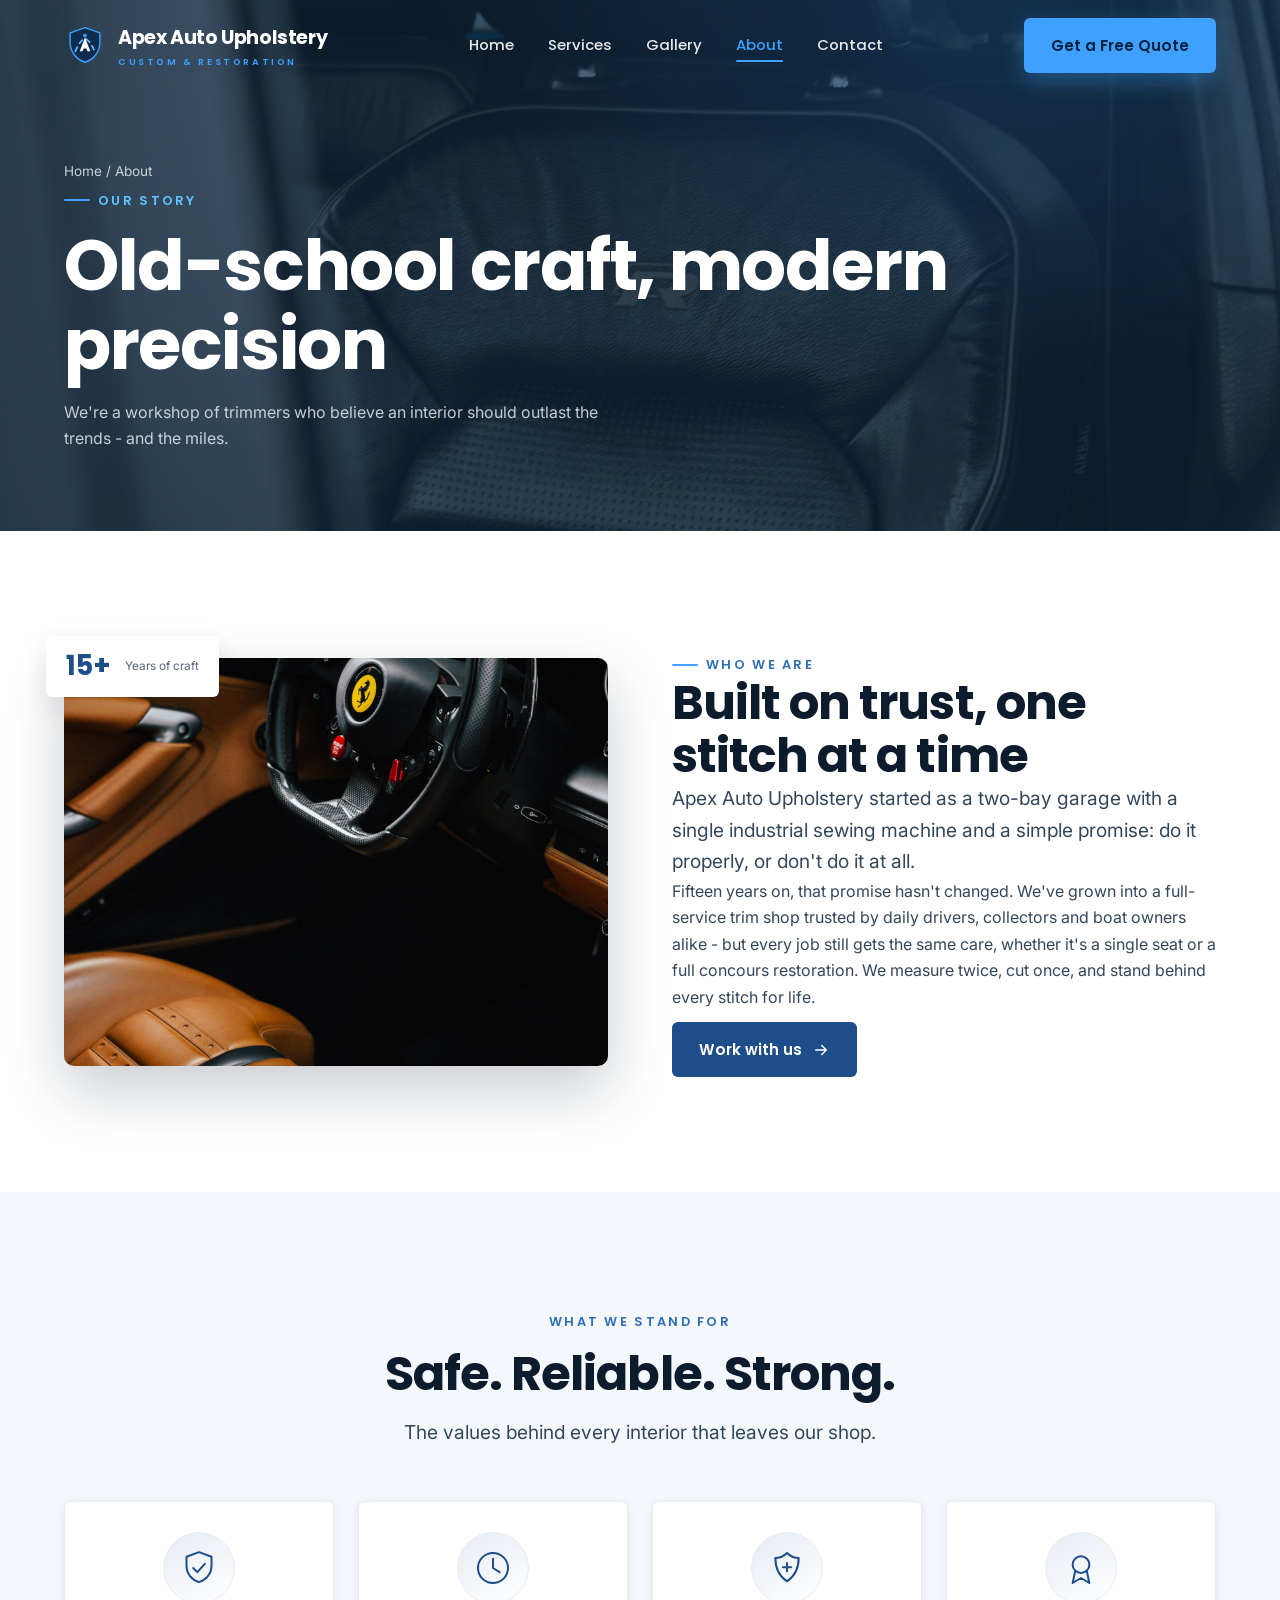
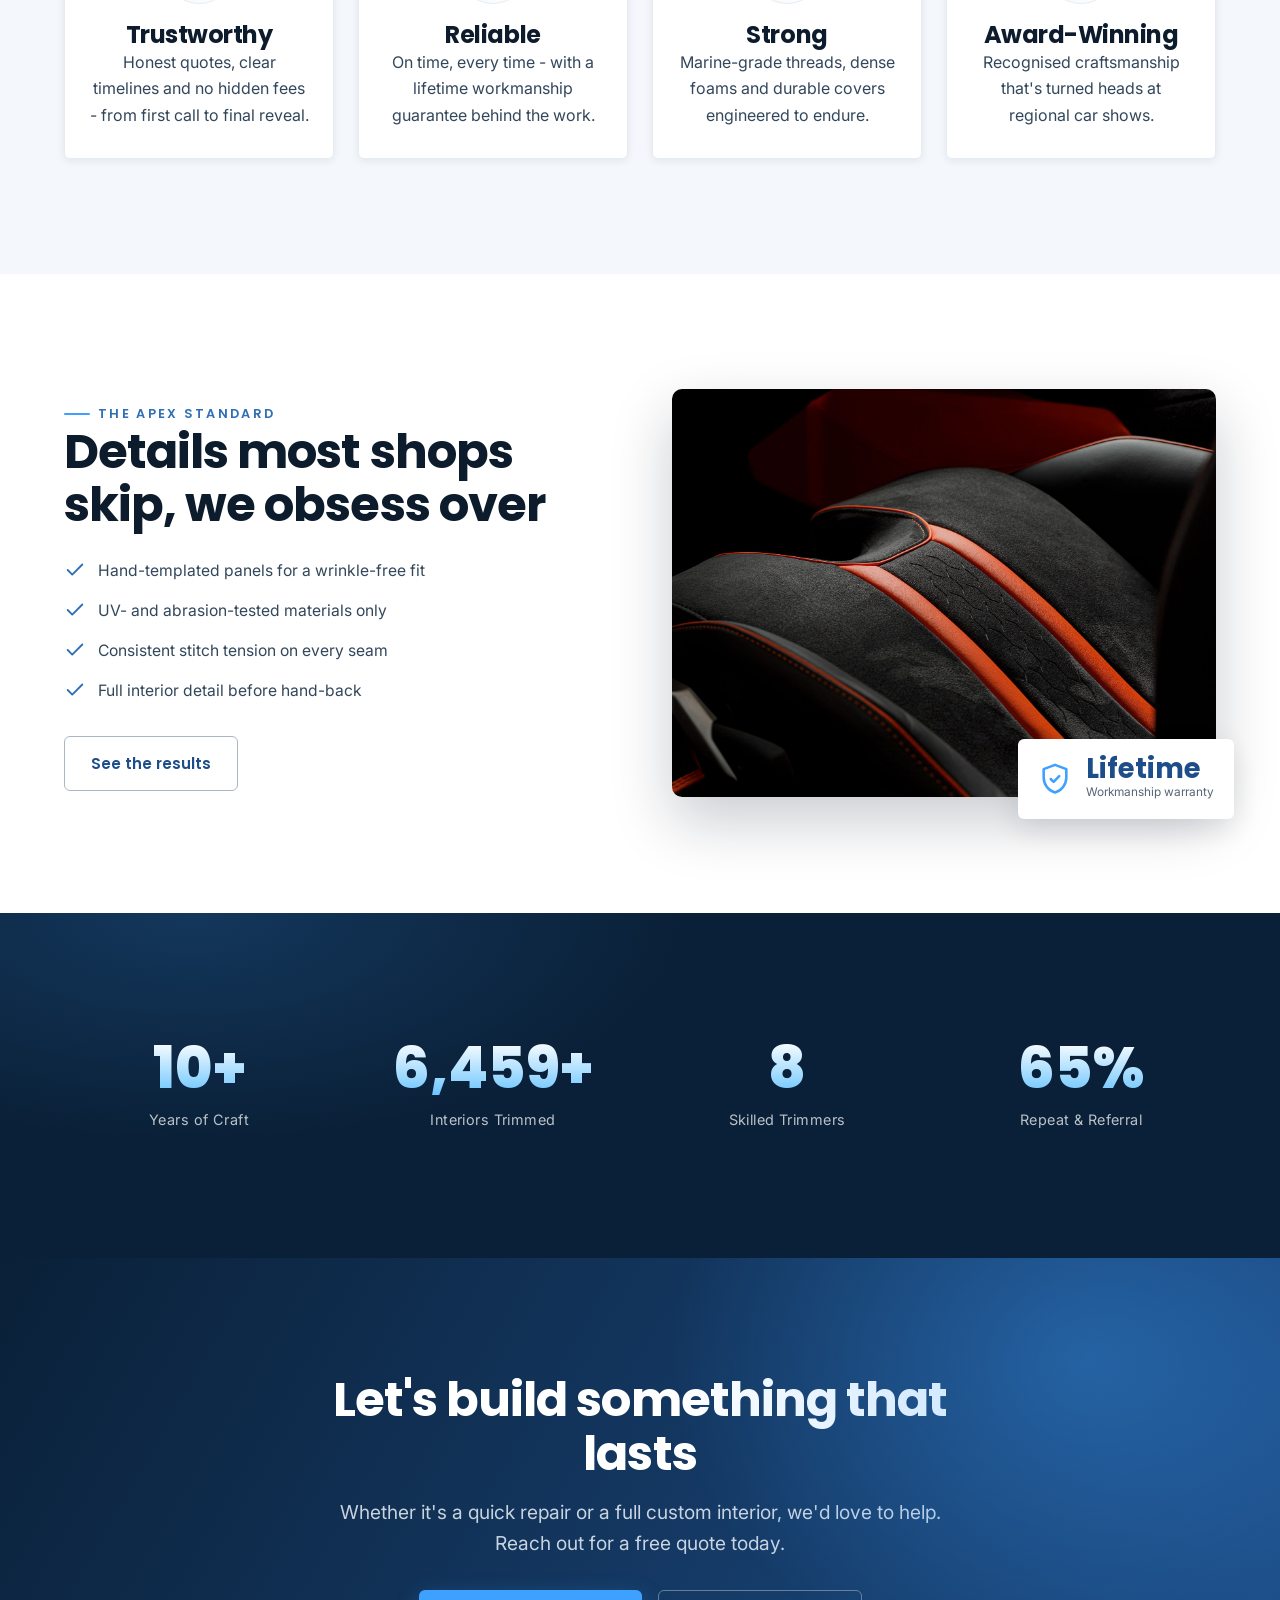
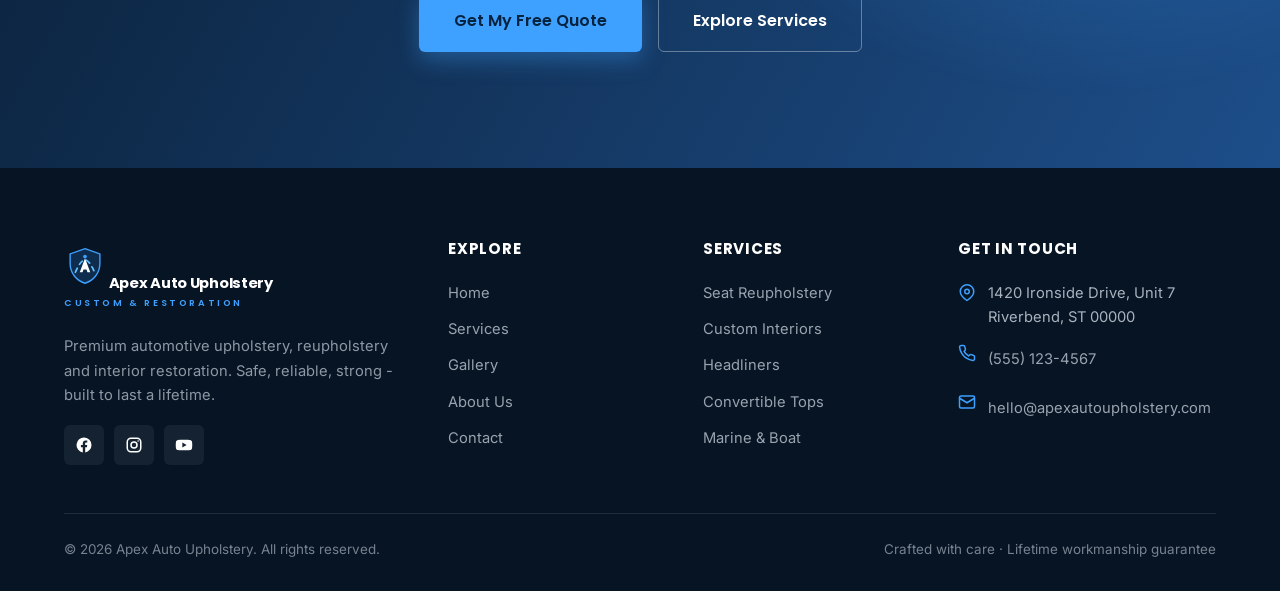
==== about.html @ eabd858f "Initial commit: Apex Auto Upholstery marketing site Multi-page automotive upholstery website (home, " ====
<!DOCTYPE html>
<html lang="en">
<head>
<meta charset="UTF-8" />
<meta name="viewport" content="width=device-width, initial-scale=1.0" />
<title>About - Apex Auto Upholstery</title>
<meta name="description" content="Meet Apex Auto Upholstery - master trimmers delivering safe, reliable, strong automotive interiors with 15+ years of craft and a lifetime guarantee." />
<link rel="preconnect" href="https://fonts.googleapis.com" />
<link rel="preconnect" href="https://fonts.gstatic.com" crossorigin />
<link href="https://fonts.googleapis.com/css2?family=Poppins:wght@500;600;700;800&family=Inter:wght@400;500;600&display=swap" rel="stylesheet" />
<link rel="stylesheet" href="assets/css/style.css" />
<script>document.documentElement.classList.add('js');</script>
</head>
<body>

<header class="site-header">
  <div class="container nav">
    <a href="index.html" class="brand" aria-label="Apex Auto Upholstery home">
      <svg class="brand-mark" viewBox="0 0 48 48" fill="none" xmlns="http://www.w3.org/2000/svg" aria-hidden="true">
        <path d="M24 3l17 6v11c0 11-7.3 19.5-17 22.6C14.3 39.5 7 31 7 20V9l17-6z" fill="#0e2c4d" stroke="#3ea0ff" stroke-width="1.6"/>
        <path class="thread" d="M13 30c4-9 7.5-14 11-14s7 5 11 14" stroke="#63c2ff" stroke-width="2" stroke-linecap="round"/>
        <path d="M24 14l6 16h-3.2l-1.1-3.2h-3.4L21.2 30H18l6-16z" fill="#ffffff"/>
        <circle class="needle" cx="24" cy="12" r="2.1" fill="#3ea0ff"/>
      </svg>
      <span>Apex Auto Upholstery<small>Custom &amp; Restoration</small></span>
    </a>
    <nav class="nav-links" aria-label="Primary">
      <a href="index.html">Home</a>
      <a href="services.html">Services</a>
      <a href="gallery.html">Gallery</a>
      <a href="about.html" class="active">About</a>
      <a href="contact.html">Contact</a>
    </nav>
    <div class="nav-cta">
      <a href="contact.html" class="btn btn--accent">Get a Free Quote</a>
      <button class="nav-toggle" aria-label="Toggle menu" aria-expanded="false"><span></span><span></span><span></span></button>
    </div>
  </div>
</header>

<section class="page-hero">
  <div class="media-bg"><img src="assets/img/hero-leather.jpg" alt="" /></div>
  <div class="container">
    <p class="breadcrumb"><a href="index.html">Home</a> / About</p>
    <span class="eyebrow" style="color:var(--accent-2)">Our Story</span>
    <h1>Old-school craft, modern precision</h1>
    <p>We're a workshop of trimmers who believe an interior should outlast the trends - and the miles.</p>
  </div>
</section>

<!-- story split -->
<section class="section-pad">
  <div class="container split">
    <div class="split-media reveal"><div class="media-frame"><video autoplay muted loop playsinline poster="assets/img/luxury-interior.jpg"><source src="assets/video/hero-interior.mp4" type="video/mp4" /></video></div>
      <div class="badge-float tl float-y"><span class="num">15+</span><small>Years of craft</small></div>
    </div>
    <div class="split-body reveal d1">
      <span class="eyebrow">Who We Are</span>
      <h2>Built on trust, one stitch at a time</h2>
      <p class="lead">Apex Auto Upholstery started as a two-bay garage with a single industrial sewing machine and a simple promise: do it properly, or don't do it at all.</p>
      <p>Fifteen years on, that promise hasn't changed. We've grown into a full-service trim shop trusted by daily drivers, collectors and boat owners alike - but every job still gets the same care, whether it's a single seat or a full concours restoration. We measure twice, cut once, and stand behind every stitch for life.</p>
      <a href="contact.html" class="btn" style="margin-top:12px">Work with us
        <svg viewBox="0 0 24 24" fill="none" stroke="currentColor" stroke-width="2" stroke-linecap="round" stroke-linejoin="round"><path d="M5 12h14M13 6l6 6-6 6"/></svg>
      </a>
    </div>
  </div>
</section>

<!-- values -->
<section class="section-pad" style="background:var(--paper)">
  <div class="container">
    <div class="sec-head center reveal">
      <span class="eyebrow center">What We Stand For</span>
      <h2>Safe. Reliable. Strong.</h2>
      <p class="lead">The values behind every interior that leaves our shop.</p>
    </div>
    <div class="grid grid-4">
      <div class="value-card reveal">
        <div class="v-ic"><svg class="draw" viewBox="0 0 48 48" fill="none" stroke="currentColor" stroke-width="2.4" stroke-linecap="round" stroke-linejoin="round"><path d="M24 5l15 5.5V21c0 10-6.4 17.3-15 20-8.6-2.7-15-10-15-20V10.5L24 5z"/><path d="M17 24l5 5 9-10"/></svg></div>
        <h3>Trustworthy</h3><p>Honest quotes, clear timelines and no hidden fees - from first call to final reveal.</p>
      </div>
      <div class="value-card reveal d1">
        <div class="v-ic"><svg class="draw" viewBox="0 0 48 48" fill="none" stroke="currentColor" stroke-width="2.4" stroke-linecap="round" stroke-linejoin="round"><circle cx="24" cy="24" r="18"/><path d="M24 13v11l8 5"/></svg></div>
        <h3>Reliable</h3><p>On time, every time - with a lifetime workmanship guarantee behind the work.</p>
      </div>
      <div class="value-card reveal d2">
        <div class="v-ic"><svg class="draw" viewBox="0 0 48 48" fill="none" stroke="currentColor" stroke-width="2.4" stroke-linecap="round" stroke-linejoin="round"><path d="M24 6c5 5 11 6 14 6 0 14-5 22-14 28C15 34 10 26 10 12c3 0 9-1 14-6z"/><path d="M24 18v10M19 23h10"/></svg></div>
        <h3>Strong</h3><p>Marine-grade threads, dense foams and durable covers engineered to endure.</p>
      </div>
      <div class="value-card reveal d3">
        <div class="v-ic"><svg class="draw" viewBox="0 0 48 48" fill="none" stroke="currentColor" stroke-width="2.4" stroke-linecap="round" stroke-linejoin="round"><path d="M24 30a10 10 0 100-20 10 10 0 000 20z"/><path d="M17 28l-3 14 10-6 10 6-3-14"/></svg></div>
        <h3>Award-Winning</h3><p>Recognised craftsmanship that's turned heads at regional car shows.</p>
      </div>
    </div>
  </div>
</section>

<!-- stitch divider + process teaser -->
<section class="section-pad">
  <div class="container">
    <div class="split reverse">
      <div class="split-media reveal"><div class="media-frame"><img src="assets/img/stitching.jpg" alt="Close-up of precision stitching"></div>
        <div class="badge-float br float-y"><svg viewBox="0 0 24 24" fill="none" stroke="currentColor" stroke-width="1.8" stroke-linecap="round" stroke-linejoin="round"><path d="M12 2l8 3v6c0 5-3.4 9.2-8 10.5C7.4 20.2 4 16 4 11V5l8-3z"/><path d="M9 12l2 2 4-4"/></svg><div><span class="num">Lifetime</span><small>Workmanship warranty</small></div></div>
      </div>
      <div class="split-body reveal d1">
        <span class="eyebrow">The Apex Standard</span>
        <h2>Details most shops skip, we obsess over</h2>
        <ul class="check-list">
          <li><svg viewBox="0 0 24 24" fill="none" stroke="currentColor" stroke-width="2" stroke-linecap="round" stroke-linejoin="round"><path d="M20 6L9 17l-5-5"/></svg>Hand-templated panels for a wrinkle-free fit</li>
          <li><svg viewBox="0 0 24 24" fill="none" stroke="currentColor" stroke-width="2" stroke-linecap="round" stroke-linejoin="round"><path d="M20 6L9 17l-5-5"/></svg>UV- and abrasion-tested materials only</li>
          <li><svg viewBox="0 0 24 24" fill="none" stroke="currentColor" stroke-width="2" stroke-linecap="round" stroke-linejoin="round"><path d="M20 6L9 17l-5-5"/></svg>Consistent stitch tension on every seam</li>
          <li><svg viewBox="0 0 24 24" fill="none" stroke="currentColor" stroke-width="2" stroke-linecap="round" stroke-linejoin="round"><path d="M20 6L9 17l-5-5"/></svg>Full interior detail before hand-back</li>
        </ul>
        <a href="gallery.html" class="btn btn--outline">See the results</a>
      </div>
    </div>
  </div>
</section>

<section class="stats-band section-pad">
  <div class="container">
    <div class="stats-grid">
      <div class="stat reveal"><div class="num" data-count="15" data-suffix="+">0</div><div class="label">Years of Craft</div></div>
      <div class="stat reveal d1"><div class="num" data-count="9800" data-suffix="+">0</div><div class="label">Interiors Trimmed</div></div>
      <div class="stat reveal d2"><div class="num" data-count="12">0</div><div class="label">Skilled Trimmers</div></div>
      <div class="stat reveal d3"><div class="num" data-count="98" data-suffix="%">0</div><div class="label">Repeat &amp; Referral</div></div>
    </div>
  </div>
</section>

<section class="cta-band section-pad">
  <div class="container cta-inner reveal">
    <h2>Let's build something that lasts</h2>
    <p class="lead">Whether it's a quick repair or a full custom interior, we'd love to help. Reach out for a free quote today.</p>
    <div class="cta-actions">
      <a href="contact.html" class="btn btn--accent btn--lg">Get My Free Quote</a>
      <a href="services.html" class="btn btn--ghost btn--lg">Explore Services</a>
    </div>
  </div>
</section>

<footer class="site-footer">
  <div class="container">
    <div class="footer-grid">
      <div class="footer-col">
        <a href="index.html" class="brand">
          <svg class="brand-mark" viewBox="0 0 48 48" fill="none" xmlns="http://www.w3.org/2000/svg" aria-hidden="true">
            <path d="M24 3l17 6v11c0 11-7.3 19.5-17 22.6C14.3 39.5 7 31 7 20V9l17-6z" fill="#0e2c4d" stroke="#3ea0ff" stroke-width="1.6"/>
            <path class="thread" d="M13 30c4-9 7.5-14 11-14s7 5 11 14" stroke="#63c2ff" stroke-width="2" stroke-linecap="round"/>
            <path d="M24 14l6 16h-3.2l-1.1-3.2h-3.4L21.2 30H18l6-16z" fill="#ffffff"/>
            <circle class="needle" cx="24" cy="12" r="2.1" fill="#3ea0ff"/>
          </svg>
          <span>Apex Auto Upholstery<small>Custom &amp; Restoration</small></span>
        </a>
        <p>Premium automotive upholstery, reupholstery and interior restoration. Safe, reliable, strong - built to last a lifetime.</p>
        <div class="socials">
          <a href="#" aria-label="Facebook"><svg viewBox="0 0 24 24" fill="currentColor"><path d="M22 12a10 10 0 10-11.6 9.9v-7H7.9V12h2.5V9.8c0-2.5 1.5-3.9 3.8-3.9 1.1 0 2.2.2 2.2.2v2.5h-1.3c-1.2 0-1.6.8-1.6 1.6V12h2.8l-.4 2.9h-2.3v7A10 10 0 0022 12z"/></svg></a>
          <a href="#" aria-label="Instagram"><svg viewBox="0 0 24 24" fill="none" stroke="currentColor" stroke-width="2"><rect x="3" y="3" width="18" height="18" rx="5"/><circle cx="12" cy="12" r="4"/><circle cx="17.5" cy="6.5" r="1" fill="currentColor" stroke="none"/></svg></a>
          <a href="#" aria-label="YouTube"><svg viewBox="0 0 24 24" fill="currentColor"><path d="M23 12s0-3.2-.4-4.7a2.5 2.5 0 00-1.8-1.8C19.3 5 12 5 12 5s-7.3 0-8.8.5A2.5 2.5 0 001.4 7.3C1 8.8 1 12 1 12s0 3.2.4 4.7a2.5 2.5 0 001.8 1.8C4.7 19 12 19 12 19s7.3 0 8.8-.5a2.5 2.5 0 001.8-1.8C23 15.2 23 12 23 12zM9.8 15.3V8.7l5.7 3.3-5.7 3.3z"/></svg></a>
        </div>
      </div>
      <div class="footer-col">
        <h4>Explore</h4>
        <a href="index.html">Home</a><a href="services.html">Services</a><a href="gallery.html">Gallery</a><a href="about.html">About Us</a><a href="contact.html">Contact</a>
      </div>
      <div class="footer-col">
        <h4>Services</h4>
        <a href="services.html">Seat Reupholstery</a><a href="services.html">Custom Interiors</a><a href="services.html">Headliners</a><a href="services.html">Convertible Tops</a><a href="services.html">Marine &amp; Boat</a>
      </div>
      <div class="footer-col">
        <h4>Get in Touch</h4>
        <ul class="footer-contact">
          <li><svg viewBox="0 0 24 24" fill="none" stroke="currentColor" stroke-width="2" stroke-linecap="round" stroke-linejoin="round"><path d="M21 10c0 6-9 12-9 12s-9-6-9-12a9 9 0 0118 0z"/><circle cx="12" cy="10" r="3"/></svg><span>1420 Ironside Drive, Unit 7<br>Riverbend, ST 00000</span></li>
          <li><svg viewBox="0 0 24 24" fill="none" stroke="currentColor" stroke-width="2" stroke-linecap="round" stroke-linejoin="round"><path d="M22 16.9v3a2 2 0 01-2.2 2 19.8 19.8 0 01-8.6-3.1 19.5 19.5 0 01-6-6 19.8 19.8 0 01-3.1-8.7A2 2 0 014.1 2h3a2 2 0 012 1.7c.1.9.4 1.8.7 2.7a2 2 0 01-.5 2.1L8.1 9.9a16 16 0 006 6l1.4-1.2a2 2 0 012.1-.5c.9.3 1.8.6 2.7.7a2 2 0 011.7 2z"/></svg><a href="tel:+15551234567">(555) 123-4567</a></li>
          <li><svg viewBox="0 0 24 24" fill="none" stroke="currentColor" stroke-width="2" stroke-linecap="round" stroke-linejoin="round"><path d="M4 4h16a2 2 0 012 2v12a2 2 0 01-2 2H4a2 2 0 01-2-2V6a2 2 0 012-2z"/><path d="M22 7l-10 6L2 7"/></svg><a href="mailto:hello@apexautoupholstery.com">hello@apexautoupholstery.com</a></li>
        </ul>
      </div>
    </div>
    <div class="footer-bottom">
      <span>&copy; <span data-year>2026</span> Apex Auto Upholstery. All rights reserved.</span>
      <span>Crafted with care &middot; Lifetime workmanship guarantee</span>
    </div>
  </div>
</footer>

<script src="assets/js/main.js"></script>
</body>
</html>
---- assets/css/style.css ----
/* ==========================================================================
   Apex Auto Upholstery - global stylesheet
   Palette: deep navy + steel blue. Radius: sm (6px).
   ========================================================================== */

:root {
  /* Brand palette - safe, reliable, strong */
  --navy-950: #061424;
  --navy-900: #0a2038;
  --navy-800: #0e2c4d;
  --navy-700: #143a63;
  --blue-600: #1d4e89;
  --blue-500: #2f6fb5;
  --accent:   #3ea0ff;   /* electric steel-blue - energy / highlights */
  --accent-2: #63c2ff;

  --steel-500: #566577;
  --steel-400: #7a8a9c;
  --steel-300: #aab6c4;
  --steel-100: #e6ecf3;
  --paper:     #f4f8fc;
  --white:     #ffffff;

  --ink:       #0d1c2c;
  --ink-soft:  #33475b;
  --gold:      #f0b23d;

  /* Radius - client asked for small (sm) rounded edges */
  --r: 6px;
  --r-lg: 10px;
  --r-pill: 999px;

  --shadow-sm: 0 2px 8px rgba(8, 24, 42, .08);
  --shadow-md: 0 10px 30px rgba(8, 24, 42, .12);
  --shadow-lg: 0 24px 60px rgba(8, 24, 42, .22);
  --shadow-accent: 0 10px 30px rgba(29, 78, 137, .35);

  --maxw: 1200px;
  --ease: cubic-bezier(.22, 1, .36, 1);

  --font-head: 'Poppins', system-ui, -apple-system, 'Segoe UI', sans-serif;
  --font-body: 'Inter', system-ui, -apple-system, 'Segoe UI', sans-serif;
}

/* ---------- base ---------- */
* { box-sizing: border-box; margin: 0; padding: 0; }
html { scroll-behavior: smooth; -webkit-text-size-adjust: 100%; }
body {
  font-family: var(--font-body);
  color: var(--ink);
  background: var(--white);
  line-height: 1.65;
  overflow-x: hidden;
  -webkit-font-smoothing: antialiased;
}
img, video { max-width: 100%; display: block; }
a { color: inherit; text-decoration: none; }
ul { list-style: none; }

h1, h2, h3, h4 { font-family: var(--font-head); font-weight: 700; line-height: 1.12; color: var(--ink); letter-spacing: -.02em; }
h1 { font-size: clamp(2.4rem, 6vw, 4.4rem); }
h2 { font-size: clamp(1.9rem, 4vw, 3rem); }
h3 { font-size: clamp(1.2rem, 2vw, 1.5rem); }
p  { color: var(--ink-soft); }

.container { width: 100%; max-width: var(--maxw); margin-inline: auto; padding-inline: 24px; }
section { position: relative; }

/* ---------- utility ---------- */
.eyebrow {
  display: inline-flex; align-items: center; gap: 8px;
  font-family: var(--font-head); font-weight: 600; font-size: .8rem;
  letter-spacing: .18em; text-transform: uppercase; color: var(--blue-500);
}
.eyebrow::before { content: ""; width: 26px; height: 2px; background: var(--accent); display: inline-block; border-radius: 2px; }
.eyebrow.center::before { display: none; }

.text-accent { color: var(--accent); }
.lead { font-size: clamp(1.05rem, 1.6vw, 1.2rem); color: var(--ink-soft); }
.section-pad { padding: clamp(64px, 9vw, 120px) 0; }
.text-center { text-align: center; }
.mx-auto { margin-inline: auto; }
.maxw-680 { max-width: 680px; }

/* ---------- buttons ---------- */
.btn {
  --btn-bg: var(--blue-600);
  --btn-fg: #fff;
  display: inline-flex; align-items: center; justify-content: center; gap: 10px;
  font-family: var(--font-head); font-weight: 600; font-size: .95rem;
  padding: 14px 26px; border-radius: var(--r); border: 1.5px solid transparent;
  background: var(--btn-bg); color: var(--btn-fg); cursor: pointer;
  transition: transform .25s var(--ease), box-shadow .25s var(--ease), background .25s var(--ease);
  position: relative; overflow: hidden; white-space: nowrap;
}
.btn:hover { transform: translateY(-3px); box-shadow: var(--shadow-accent); }
.btn:active { transform: translateY(-1px); }
.btn svg { width: 18px; height: 18px; }
.btn--accent { --btn-bg: var(--accent); box-shadow: 0 8px 22px rgba(62,160,255,.35); color: #05233f; }
.btn--ghost { --btn-bg: transparent; --btn-fg: #fff; border-color: rgba(255,255,255,.35); }
.btn--ghost:hover { background: rgba(255,255,255,.1); box-shadow: none; }
.btn--dark { --btn-bg: var(--navy-800); }
.btn--outline { --btn-bg: transparent; --btn-fg: var(--blue-600); border-color: var(--steel-300); }
.btn--outline:hover { border-color: var(--blue-600); box-shadow: var(--shadow-sm); }
.btn--lg { padding: 17px 34px; font-size: 1rem; }

/* shine sweep on hover */
.btn::after {
  content: ""; position: absolute; top: 0; left: -120%; width: 60%; height: 100%;
  background: linear-gradient(120deg, transparent, rgba(255,255,255,.35), transparent);
  transform: skewX(-20deg); transition: left .6s var(--ease);
}
.btn:hover::after { left: 140%; }

/* ---------- header / nav ---------- */
.site-header {
  position: fixed; top: 0; left: 0; right: 0; z-index: 100;
  transition: background .35s var(--ease), box-shadow .35s var(--ease), padding .35s var(--ease);
  padding: 18px 0;
}
.site-header.scrolled {
  background: rgba(255,255,255,.92);
  backdrop-filter: saturate(160%) blur(12px);
  box-shadow: var(--shadow-sm); padding: 10px 0;
}
.nav { display: flex; align-items: center; justify-content: space-between; gap: 24px; }
.brand { display: flex; align-items: center; gap: 12px; font-family: var(--font-head); font-weight: 700; font-size: 1.2rem; color: #fff; letter-spacing: -.02em; }
.site-header.scrolled .brand { color: var(--ink); }
.brand .brand-mark { width: 42px; height: 42px; flex: none; }
.brand small { display: block; font-size: .58rem; font-weight: 600; letter-spacing: .28em; text-transform: uppercase; color: var(--accent); }

.nav-links { display: flex; align-items: center; gap: 6px; }
.nav-links a {
  font-family: var(--font-head); font-weight: 500; font-size: .93rem; color: rgba(255,255,255,.9);
  padding: 8px 14px; border-radius: var(--r); position: relative; transition: color .25s;
}
.site-header.scrolled .nav-links a { color: var(--ink-soft); }
.nav-links a::after {
  content: ""; position: absolute; left: 14px; right: 14px; bottom: 4px; height: 2px;
  background: var(--accent); transform: scaleX(0); transform-origin: left; transition: transform .3s var(--ease); border-radius: 2px;
}
.nav-links a:hover::after, .nav-links a.active::after { transform: scaleX(1); }
.nav-links a.active { color: var(--accent); }
.site-header.scrolled .nav-links a.active { color: var(--blue-600); }
.nav-cta { display: flex; align-items: center; gap: 12px; }

.nav-toggle { display: none; background: none; border: 0; cursor: pointer; width: 44px; height: 44px; position: relative; }
.nav-toggle span { position: absolute; left: 10px; right: 10px; height: 2px; background: #fff; border-radius: 2px; transition: .3s var(--ease); }
.site-header.scrolled .nav-toggle span { background: var(--ink); }
.nav-toggle span:nth-child(1) { top: 15px; }
.nav-toggle span:nth-child(2) { top: 21px; }
.nav-toggle span:nth-child(3) { top: 27px; }
body.nav-open .nav-toggle span:nth-child(1) { top: 21px; transform: rotate(45deg); }
body.nav-open .nav-toggle span:nth-child(2) { opacity: 0; }
body.nav-open .nav-toggle span:nth-child(3) { top: 21px; transform: rotate(-45deg); }

/* ---------- hero ---------- */
.hero { position: relative; min-height: 100svh; display: flex; align-items: center; color: #fff; overflow: hidden; }
.hero-media { position: absolute; inset: 0; z-index: -2; }
.hero-media video, .hero-media img { width: 100%; height: 100%; object-fit: cover; }
.hero-overlay {
  position: absolute; inset: 0; z-index: -1;
  background:
    linear-gradient(115deg, rgba(6,20,36,.94) 0%, rgba(10,32,56,.78) 45%, rgba(6,20,36,.45) 100%),
    radial-gradient(120% 90% at 80% 10%, rgba(62,160,255,.22), transparent 60%);
}
.hero-inner { padding: 140px 0 80px; max-width: 760px; }
.hero h1 { color: #fff; margin: 18px 0 22px; }
.hero h1 .word { display: inline-block; }
.hero p.lead { color: rgba(233,240,248,.9); max-width: 560px; }
.hero-cta { display: flex; flex-wrap: wrap; gap: 16px; margin-top: 34px; }
.hero-badges { display: flex; flex-wrap: wrap; gap: 26px; margin-top: 46px; padding-top: 26px; border-top: 1px solid rgba(255,255,255,.15); }
.hero-badge { display: flex; align-items: center; gap: 12px; }
.hero-badge svg { width: 30px; height: 30px; color: var(--accent-2); flex: none; }
.hero-badge b { font-family: var(--font-head); display: block; font-size: .98rem; }
.hero-badge span { font-size: .82rem; color: rgba(233,240,248,.7); }

.scroll-hint { position: absolute; bottom: 26px; left: 50%; transform: translateX(-50%); z-index: 2; display: flex; flex-direction: column; align-items: center; gap: 8px; color: rgba(255,255,255,.7); font-size: .72rem; letter-spacing: .2em; text-transform: uppercase; }
.scroll-hint .mouse { width: 22px; height: 36px; border: 2px solid rgba(255,255,255,.5); border-radius: var(--r-pill); position: relative; }
.scroll-hint .mouse::after { content: ""; position: absolute; top: 7px; left: 50%; transform: translateX(-50%); width: 3px; height: 7px; border-radius: 3px; background: #fff; animation: scrollDot 1.6s var(--ease) infinite; }
@keyframes scrollDot { 0% { opacity: 0; transform: translate(-50%, 0); } 40% { opacity: 1; } 80% { opacity: 0; transform: translate(-50%, 12px); } 100% { opacity: 0; } }

/* ---------- trust marquee ---------- */
.marquee { background: var(--navy-900); color: rgba(255,255,255,.75); padding: 16px 0; overflow: hidden; white-space: nowrap; }
.marquee-track { display: inline-flex; gap: 56px; align-items: center; animation: marquee 26s linear infinite; }
.marquee:hover .marquee-track { animation-play-state: paused; }
.marquee-item { display: inline-flex; align-items: center; gap: 12px; font-family: var(--font-head); font-weight: 500; font-size: .95rem; letter-spacing: .02em; }
.marquee-item svg { width: 20px; height: 20px; color: var(--accent); }
@keyframes marquee { to { transform: translateX(-50%); } }

/* ---------- section heading ---------- */
.sec-head { max-width: 640px; margin-bottom: 52px; }
.sec-head.center { margin-inline: auto; text-align: center; }
.sec-head h2 { margin: 14px 0 16px; }

/* stitch divider (animated dashed line) */
.stitch-divider { display: block; width: 100%; height: 20px; }
.stitch-divider line { stroke: var(--accent); stroke-width: 3; stroke-dasharray: 10 9; stroke-linecap: round; }

/* ---------- service cards ---------- */
.grid { display: grid; gap: 24px; }
.grid-3 { grid-template-columns: repeat(3, 1fr); }
.grid-2 { grid-template-columns: repeat(2, 1fr); }
.grid-4 { grid-template-columns: repeat(4, 1fr); }

.service-card {
  background: var(--white); border: 1px solid var(--steel-100); border-radius: var(--r);
  padding: 32px 28px; box-shadow: var(--shadow-sm);
  transition: transform .35s var(--ease), box-shadow .35s var(--ease), border-color .35s;
  position: relative; overflow: hidden;
}
.service-card::before {
  content: ""; position: absolute; left: 0; top: 0; height: 4px; width: 100%;
  background: linear-gradient(90deg, var(--blue-600), var(--accent)); transform: scaleX(0); transform-origin: left; transition: transform .4s var(--ease);
}
.service-card:hover { transform: translateY(-8px); box-shadow: var(--shadow-md); border-color: transparent; }
.service-card:hover::before { transform: scaleX(1); }
.service-icon {
  width: 66px; height: 66px; border-radius: var(--r); display: grid; place-items: center; margin-bottom: 22px;
  background: linear-gradient(150deg, var(--steel-100), #fff); border: 1px solid var(--steel-100);
}
.service-icon svg { width: 38px; height: 38px; color: var(--blue-600); }
.service-card h3 { margin-bottom: 10px; }
.service-card p { font-size: .95rem; }
.service-card .more { display: inline-flex; align-items: center; gap: 6px; margin-top: 18px; font-family: var(--font-head); font-weight: 600; font-size: .88rem; color: var(--blue-600); }
.service-card .more svg { width: 16px; height: 16px; transition: transform .3s var(--ease); }
.service-card:hover .more svg { transform: translateX(4px); }

/* ---------- feature / split ---------- */
.split { display: grid; grid-template-columns: 1fr 1fr; gap: clamp(32px, 5vw, 72px); align-items: center; }
.split.reverse .split-media { order: 2; }
.split-media { position: relative; }
.split-media .media-frame { border-radius: var(--r-lg); overflow: hidden; box-shadow: var(--shadow-lg); position: relative; aspect-ratio: 4/3; }
.split-media img, .split-media video { width: 100%; height: 100%; object-fit: cover; }
.split-media .badge-float {
  position: absolute; background: #fff; border-radius: var(--r); box-shadow: var(--shadow-md); padding: 16px 20px;
  display: flex; align-items: center; gap: 14px;
}
.badge-float.br { right: -18px; bottom: -22px; }
.badge-float.tl { left: -18px; top: -22px; }
.badge-float .num { display: block; font-family: var(--font-head); font-weight: 700; font-size: 1.7rem; color: var(--blue-600); line-height: 1.05; }
.badge-float > div { display: flex; flex-direction: column; }
.badge-float small { font-size: .74rem; color: var(--steel-500); }
.badge-float svg { width: 34px; height: 34px; color: var(--accent); }

.check-list { display: grid; gap: 14px; margin: 26px 0 32px; }
.check-list li { display: flex; gap: 12px; align-items: flex-start; font-size: .98rem; color: var(--ink-soft); }
.check-list svg { width: 22px; height: 22px; color: var(--blue-500); flex: none; margin-top: 1px; }

/* ---------- stats band ---------- */
.stats-band { background: var(--navy-900); color: #fff; position: relative; overflow: hidden; }
.stats-band::before { content: ""; position: absolute; inset: 0; background: radial-gradient(70% 120% at 15% 0%, rgba(62,160,255,.18), transparent 55%); }
.stats-grid { display: grid; grid-template-columns: repeat(4, 1fr); gap: 24px; position: relative; }
.stat { text-align: center; padding: 12px; }
.stat .num { font-family: var(--font-head); font-weight: 800; font-size: clamp(2.4rem, 5vw, 3.6rem); background: linear-gradient(180deg, #fff, var(--accent-2)); -webkit-background-clip: text; background-clip: text; color: transparent; line-height: 1; }
.stat .label { margin-top: 10px; font-size: .9rem; color: rgba(255,255,255,.72); letter-spacing: .03em; }

/* ---------- process steps ---------- */
.process { display: grid; grid-template-columns: repeat(4, 1fr); gap: 24px; position: relative; }
.process::before { content: ""; position: absolute; top: 34px; left: 12%; right: 12%; height: 2px; background: repeating-linear-gradient(90deg, var(--steel-300) 0 10px, transparent 10px 20px); z-index: 0; }
.step { position: relative; z-index: 1; text-align: center; }
.step .step-num { width: 70px; height: 70px; margin: 0 auto 20px; border-radius: 50%; background: #fff; border: 2px solid var(--steel-100); display: grid; place-items: center; font-family: var(--font-head); font-weight: 700; font-size: 1.4rem; color: var(--blue-600); box-shadow: var(--shadow-sm); transition: .35s var(--ease); }
.step:hover .step-num { background: var(--blue-600); color: #fff; border-color: var(--blue-600); transform: translateY(-5px); }
.step h3 { font-size: 1.1rem; margin-bottom: 8px; }
.step p { font-size: .9rem; }

/* ---------- gallery ---------- */
.gallery-grid { display: grid; grid-template-columns: repeat(3, 1fr); gap: 16px; }
.gallery-grid.masonry .g-item:nth-child(1),
.gallery-grid.masonry .g-item:nth-child(6) { grid-row: span 2; }
.g-item {
  position: relative; overflow: hidden; border-radius: var(--r); box-shadow: var(--shadow-sm);
  min-height: 220px; cursor: pointer;
}
.g-item img { width: 100%; height: 100%; object-fit: cover; transition: transform .7s var(--ease); }
.g-item:hover img { transform: scale(1.08); }
.g-item .g-overlay {
  position: absolute; inset: 0; display: flex; flex-direction: column; justify-content: flex-end; padding: 22px;
  background: linear-gradient(0deg, rgba(6,20,36,.82), transparent 55%);
  opacity: 0; transform: translateY(10px); transition: .4s var(--ease);
}
.g-item:hover .g-overlay { opacity: 1; transform: none; }
.g-overlay .g-tag { font-size: .72rem; letter-spacing: .18em; text-transform: uppercase; color: var(--accent-2); font-weight: 600; }
.g-overlay h4 { color: #fff; font-family: var(--font-head); font-size: 1.15rem; margin-top: 4px; }

/* ---------- testimonials ---------- */
.testi-grid { display: grid; grid-template-columns: repeat(3, 1fr); gap: 24px; }
.testi {
  background: #fff; border: 1px solid var(--steel-100); border-radius: var(--r); padding: 30px 28px;
  box-shadow: var(--shadow-sm); position: relative; transition: transform .35s var(--ease), box-shadow .35s;
}
.testi:hover { transform: translateY(-6px); box-shadow: var(--shadow-md); }
.testi .stars { display: flex; gap: 3px; margin-bottom: 14px; }
.testi .stars svg { width: 18px; height: 18px; color: var(--gold); }
.testi p { color: var(--ink); font-size: 1rem; }
.testi .who { display: flex; align-items: center; gap: 12px; margin-top: 20px; }
.testi .avatar { width: 46px; height: 46px; border-radius: 50%; background: linear-gradient(150deg, var(--blue-500), var(--navy-800)); display: grid; place-items: center; color: #fff; font-family: var(--font-head); font-weight: 700; }
.testi .who b { font-family: var(--font-head); font-size: .95rem; display: block; }
.testi .who span { font-size: .82rem; color: var(--steel-500); }

/* ---------- CTA band ---------- */
.cta-band { position: relative; overflow: hidden; color: #fff; background: linear-gradient(120deg, var(--navy-900), var(--blue-600)); }
.cta-band::after { content: ""; position: absolute; inset: 0; background: radial-gradient(60% 120% at 85% 20%, rgba(62,160,255,.35), transparent 55%); }
.cta-inner { position: relative; text-align: center; max-width: 680px; margin-inline: auto; }
.cta-inner h2 { color: #fff; }
.cta-inner p { color: rgba(233,240,248,.85); margin: 16px auto 30px; }
.cta-actions { display: flex; gap: 16px; justify-content: center; flex-wrap: wrap; }

/* ---------- footer ---------- */
.site-footer { background: var(--navy-950); color: rgba(233,240,248,.72); padding: 72px 0 30px; }
.footer-grid { display: grid; grid-template-columns: 1.6fr 1fr 1fr 1.2fr; gap: 40px; }
.site-footer .brand { color: #fff; margin-bottom: 18px; }
.site-footer p { color: rgba(233,240,248,.6); font-size: .92rem; }
.footer-col h4 { color: #fff; font-size: .95rem; letter-spacing: .05em; text-transform: uppercase; margin-bottom: 18px; }
.footer-col a { display: block; padding: 6px 0; font-size: .92rem; color: rgba(233,240,248,.65); transition: color .2s, transform .2s; }
.footer-col a:hover { color: var(--accent-2); transform: translateX(4px); }
.footer-contact li { display: flex; gap: 12px; align-items: flex-start; padding: 6px 0; font-size: .92rem; }
.footer-contact svg { width: 18px; height: 18px; color: var(--accent); flex: none; margin-top: 3px; }
.socials { display: flex; gap: 10px; margin-top: 18px; }
.socials a { width: 40px; height: 40px; border-radius: var(--r); background: rgba(255,255,255,.06); display: grid; place-items: center; transition: .3s var(--ease); }
.socials a:hover { background: var(--accent); transform: translateY(-3px); }
.socials svg { width: 18px; height: 18px; color: #fff; }
.footer-bottom { margin-top: 48px; padding-top: 24px; border-top: 1px solid rgba(255,255,255,.1); display: flex; justify-content: space-between; gap: 16px; flex-wrap: wrap; font-size: .84rem; color: rgba(233,240,248,.5); }

/* ---------- page hero (inner pages) ---------- */
.page-hero { position: relative; padding: 160px 0 80px; color: #fff; overflow: hidden; background: var(--navy-900); }
.page-hero::before { content: ""; position: absolute; inset: 0; background: radial-gradient(80% 130% at 80% 0%, rgba(62,160,255,.22), transparent 55%); }
.page-hero .media-bg { position: absolute; inset: 0; z-index: 0; opacity: .28; }
.page-hero .media-bg img { width: 100%; height: 100%; object-fit: cover; }
.page-hero .container { position: relative; z-index: 1; }
.page-hero h1 { color: #fff; margin: 16px 0 14px; }
.page-hero p { color: rgba(233,240,248,.82); max-width: 560px; }
.breadcrumb { font-size: .85rem; color: rgba(233,240,248,.6); }
.breadcrumb a:hover { color: var(--accent-2); }

/* ---------- service detail rows ---------- */
.svc-row { padding: clamp(48px,7vw,88px) 0; border-bottom: 1px solid var(--steel-100); }
.svc-row:nth-child(even) { background: var(--paper); }

/* ---------- contact ---------- */
.contact-grid { display: grid; grid-template-columns: 1fr 1fr; gap: 48px; align-items: start; }
.form { display: grid; gap: 18px; }
.field { display: grid; gap: 7px; }
.field label { font-family: var(--font-head); font-weight: 600; font-size: .85rem; color: var(--ink); }
.field input, .field select, .field textarea {
  font-family: var(--font-body); font-size: .98rem; color: var(--ink);
  padding: 13px 15px; border: 1.5px solid var(--steel-100); border-radius: var(--r); background: #fff;
  transition: border-color .25s, box-shadow .25s; width: 100%;
}
.field input:focus, .field select:focus, .field textarea:focus { outline: none; border-color: var(--blue-500); box-shadow: 0 0 0 3px rgba(47,111,181,.15); }
.field textarea { resize: vertical; min-height: 130px; }
.form-note { font-size: .82rem; color: var(--steel-500); }
.contact-cards { display: grid; gap: 16px; }
.contact-card { display: flex; gap: 16px; align-items: flex-start; background: #fff; border: 1px solid var(--steel-100); border-radius: var(--r); padding: 22px; box-shadow: var(--shadow-sm); }
.contact-card .ic { width: 48px; height: 48px; border-radius: var(--r); background: linear-gradient(150deg, var(--blue-600), var(--navy-800)); display: grid; place-items: center; flex: none; }
.contact-card .ic svg { width: 22px; height: 22px; color: #fff; }
.contact-card h4 { font-size: 1.05rem; margin-bottom: 4px; }
.contact-card p, .contact-card a { font-size: .92rem; color: var(--ink-soft); }
.form-success { display: none; background: #e8f6ee; border: 1px solid #b7e2c6; color: #1c7a45; padding: 14px 18px; border-radius: var(--r); font-size: .92rem; font-weight: 500; }
.form-success.show { display: block; }

/* map / hours */
.hours-list li { display: flex; justify-content: space-between; padding: 9px 0; border-bottom: 1px dashed var(--steel-100); font-size: .92rem; }
.hours-list li b { font-family: var(--font-head); }

/* values (about) */
.value-card { text-align: center; padding: 30px 24px; border-radius: var(--r); border: 1px solid var(--steel-100); background: #fff; box-shadow: var(--shadow-sm); transition: transform .35s var(--ease), box-shadow .35s; }
.value-card:hover { transform: translateY(-6px); box-shadow: var(--shadow-md); }
.value-card .v-ic { width: 72px; height: 72px; margin: 0 auto 18px; border-radius: 50%; background: linear-gradient(150deg, var(--steel-100), #fff); border: 1px solid var(--steel-100); display: grid; place-items: center; }
.value-card .v-ic svg { width: 40px; height: 40px; color: var(--blue-600); }

/* ---------- scroll reveal (gated behind .js so content is visible without JS) ---------- */
.js .reveal { opacity: 0; transform: translateY(34px); transition: opacity .8s var(--ease), transform .8s var(--ease); will-change: transform, opacity; }
.reveal.in { opacity: 1; transform: none; }
.reveal.d1 { transition-delay: .08s; }
.reveal.d2 { transition-delay: .16s; }
.reveal.d3 { transition-delay: .24s; }
.reveal.d4 { transition-delay: .32s; }

/* animated SVG stroke draw when in view */
.js .draw path, .js .draw line, .js .draw circle, .js .draw polyline, .js .draw rect { stroke-dasharray: var(--len, 300); stroke-dashoffset: var(--len, 300); }
.draw.in path, .draw.in line, .draw.in circle, .draw.in polyline, .draw.in rect { animation: draw 1.6s var(--ease) forwards; }
@keyframes draw { to { stroke-dashoffset: 0; } }

/* animated brand mark - continuous stitch */
.brand-mark .thread { stroke-dasharray: 5 5; animation: stitchMove 2.4s linear infinite; }
.brand-mark .needle { transform-origin: center; animation: needleFloat 2.4s var(--ease) infinite; }
@keyframes stitchMove { to { stroke-dashoffset: -20; } }
@keyframes needleFloat { 0%,100% { transform: translateY(0); } 50% { transform: translateY(-1.5px); } }

/* hero headline word reveal */
.hero h1 .word { opacity: 0; transform: translateY(24px); animation: wordUp .8s var(--ease) forwards; }
.hero h1 .word:nth-child(1) { animation-delay: .15s; }
.hero h1 .word:nth-child(2) { animation-delay: .3s; }
.hero h1 .word:nth-child(3) { animation-delay: .45s; }
.hero h1 .word:nth-child(4) { animation-delay: .6s; }
.hero h1 .word:nth-child(5) { animation-delay: .75s; }
.hero .fade-up { opacity: 0; transform: translateY(20px); animation: wordUp .9s var(--ease) forwards; }
.hero .eyebrow.fade-up { animation-delay: .05s; }
.hero .lead.fade-up { animation-delay: .9s; }
.hero .hero-cta.fade-up { animation-delay: 1.05s; }
.hero .hero-badges.fade-up { animation-delay: 1.2s; }
@keyframes wordUp { to { opacity: 1; transform: none; } }

/* floating micro-animation for badges */
.float-y { animation: floatY 5s var(--ease) infinite; }
@keyframes floatY { 0%,100% { transform: translateY(0); } 50% { transform: translateY(-8px); } }

@media (prefers-reduced-motion: reduce) {
  * { animation-duration: .001ms !important; animation-iteration-count: 1 !important; transition-duration: .001ms !important; scroll-behavior: auto !important; }
  .reveal { opacity: 1; transform: none; }
}

/* ---------- responsive ---------- */
@media (max-width: 960px) {
  .grid-3, .grid-4, .stats-grid, .process, .testi-grid, .gallery-grid, .footer-grid { grid-template-columns: repeat(2, 1fr); }
  .split, .contact-grid { grid-template-columns: 1fr; }
  .split.reverse .split-media { order: 0; }
  .badge-float.br { right: 12px; bottom: -18px; }
  .process::before { display: none; }
  .footer-grid { gap: 32px; }
}
@media (max-width: 720px) {
  .nav-links {
    position: fixed; inset: 0 0 0 auto; width: min(80vw, 320px); flex-direction: column; align-items: stretch;
    background: var(--navy-900); padding: 100px 24px 40px; gap: 6px; transform: translateX(100%); transition: transform .4s var(--ease);
    box-shadow: var(--shadow-lg);
  }
  body.nav-open .nav-links { transform: none; }
  .nav-links a { color: #fff; font-size: 1.05rem; padding: 12px 14px; }
  .site-header.scrolled .nav-links a { color: #fff; }
  .nav-toggle { display: block; z-index: 101; }
  .nav .nav-cta .btn { display: none; }
  .grid-3, .grid-4, .stats-grid, .process, .testi-grid, .gallery-grid, .footer-grid { grid-template-columns: 1fr; }
  .gallery-grid.masonry .g-item { grid-row: auto !important; }
  .hero-badges { gap: 18px; }
  .footer-grid { grid-template-columns: 1fr 1fr; }
}
@media (max-width: 460px) {
  .footer-grid { grid-template-columns: 1fr; }
  .hero-cta { flex-direction: column; align-items: stretch; }
  .hero-cta .btn { width: 100%; }
}
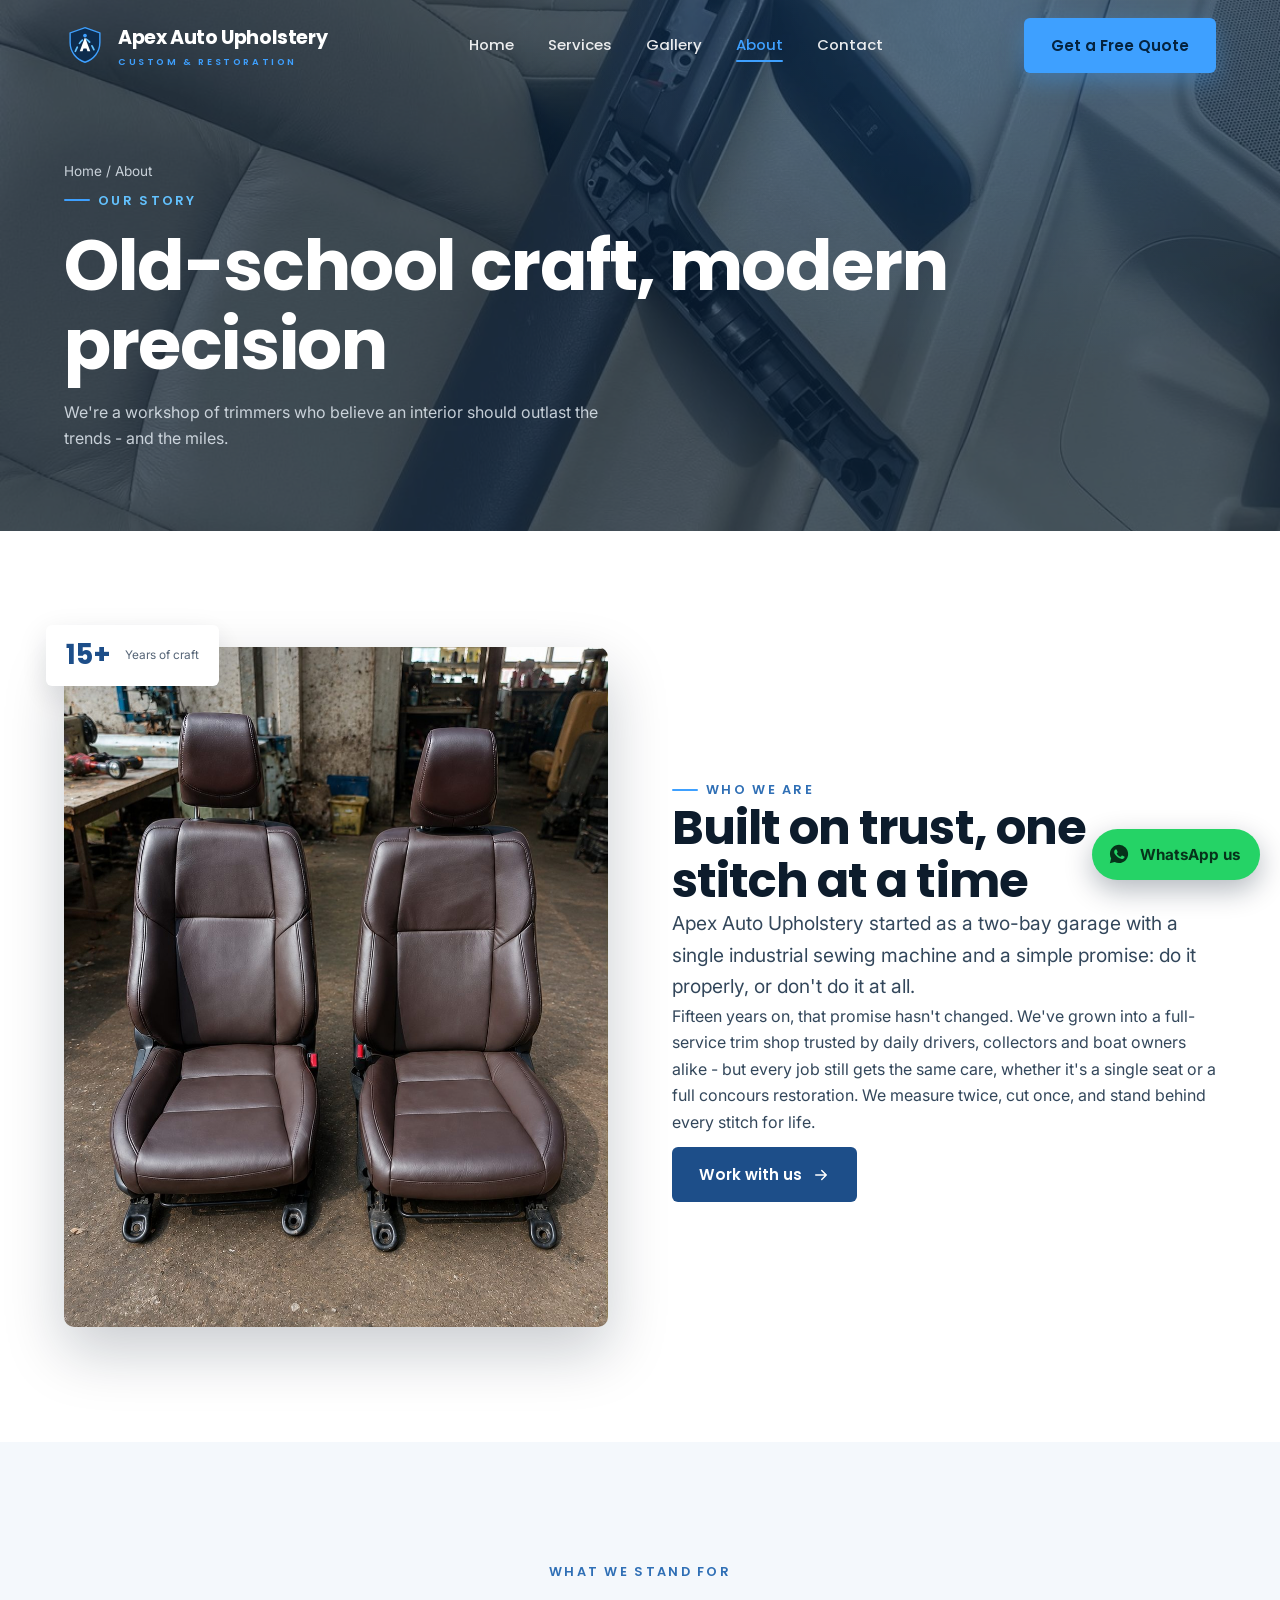
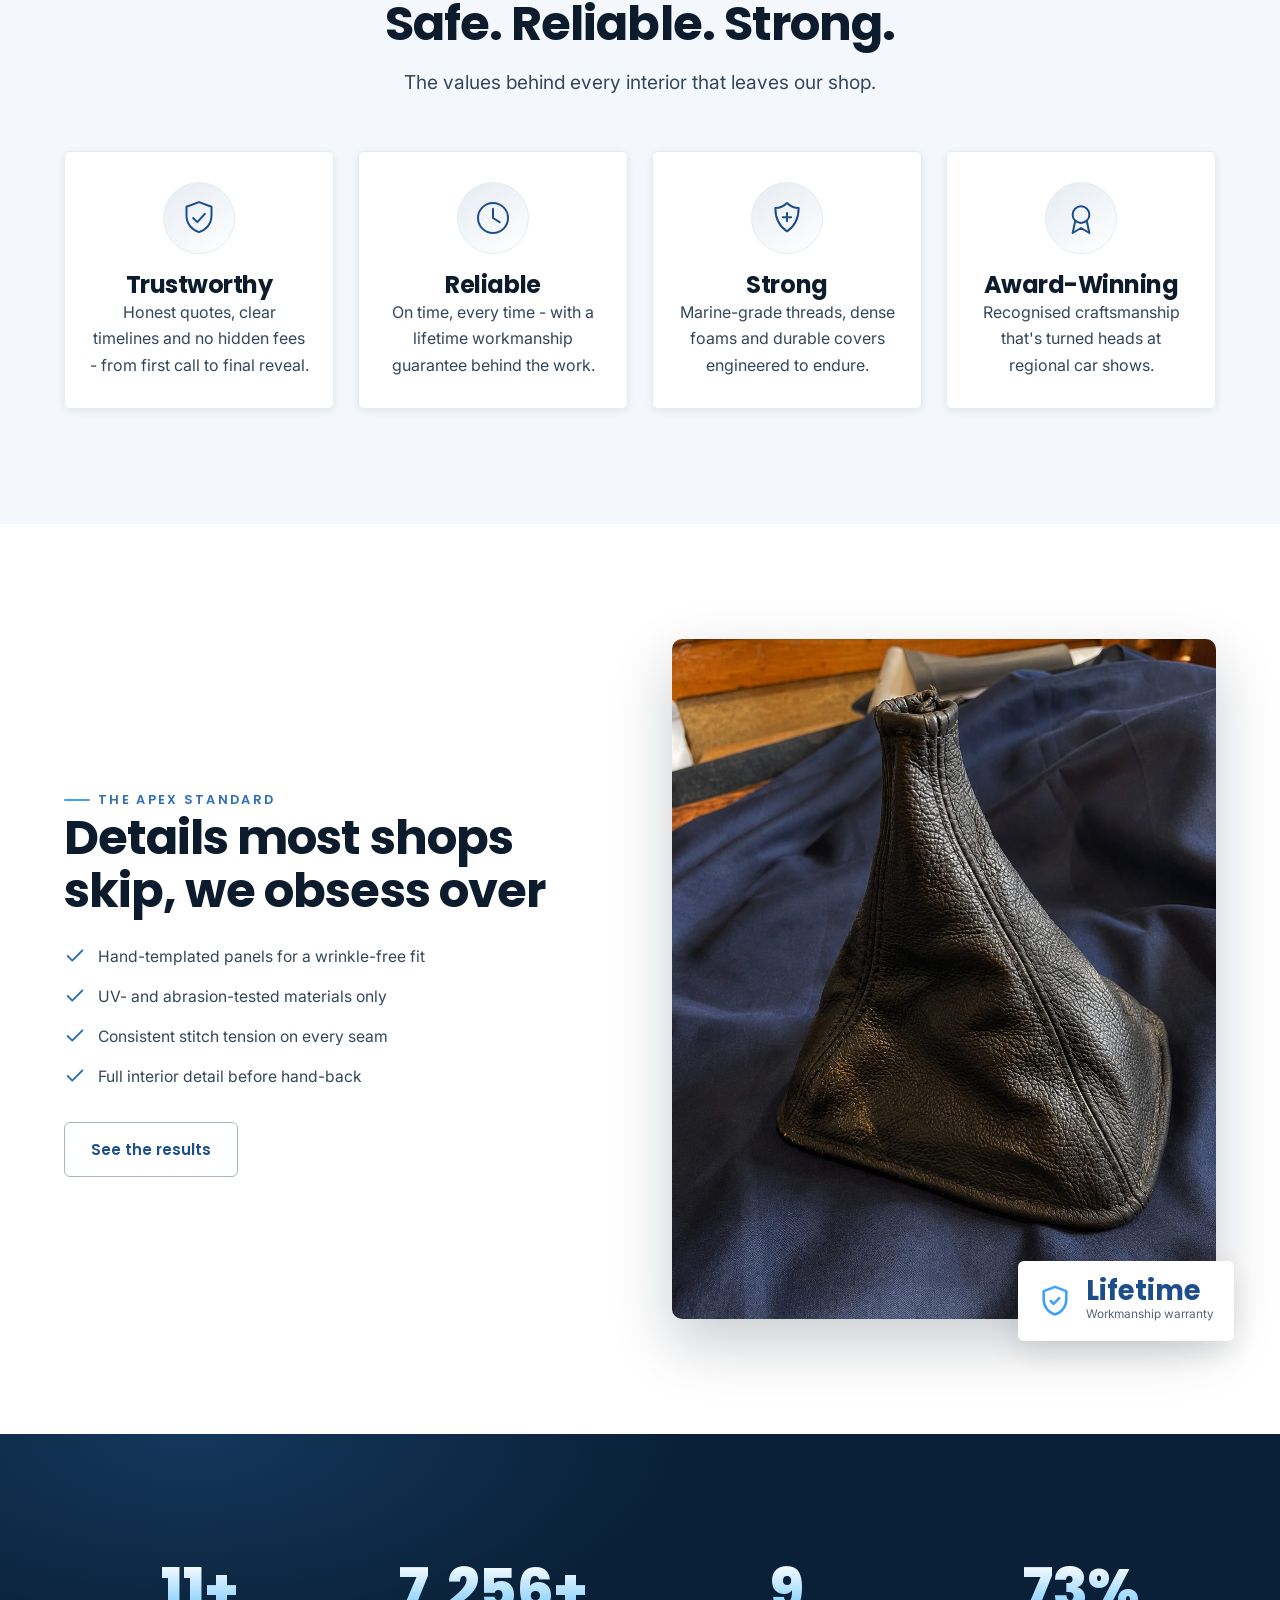
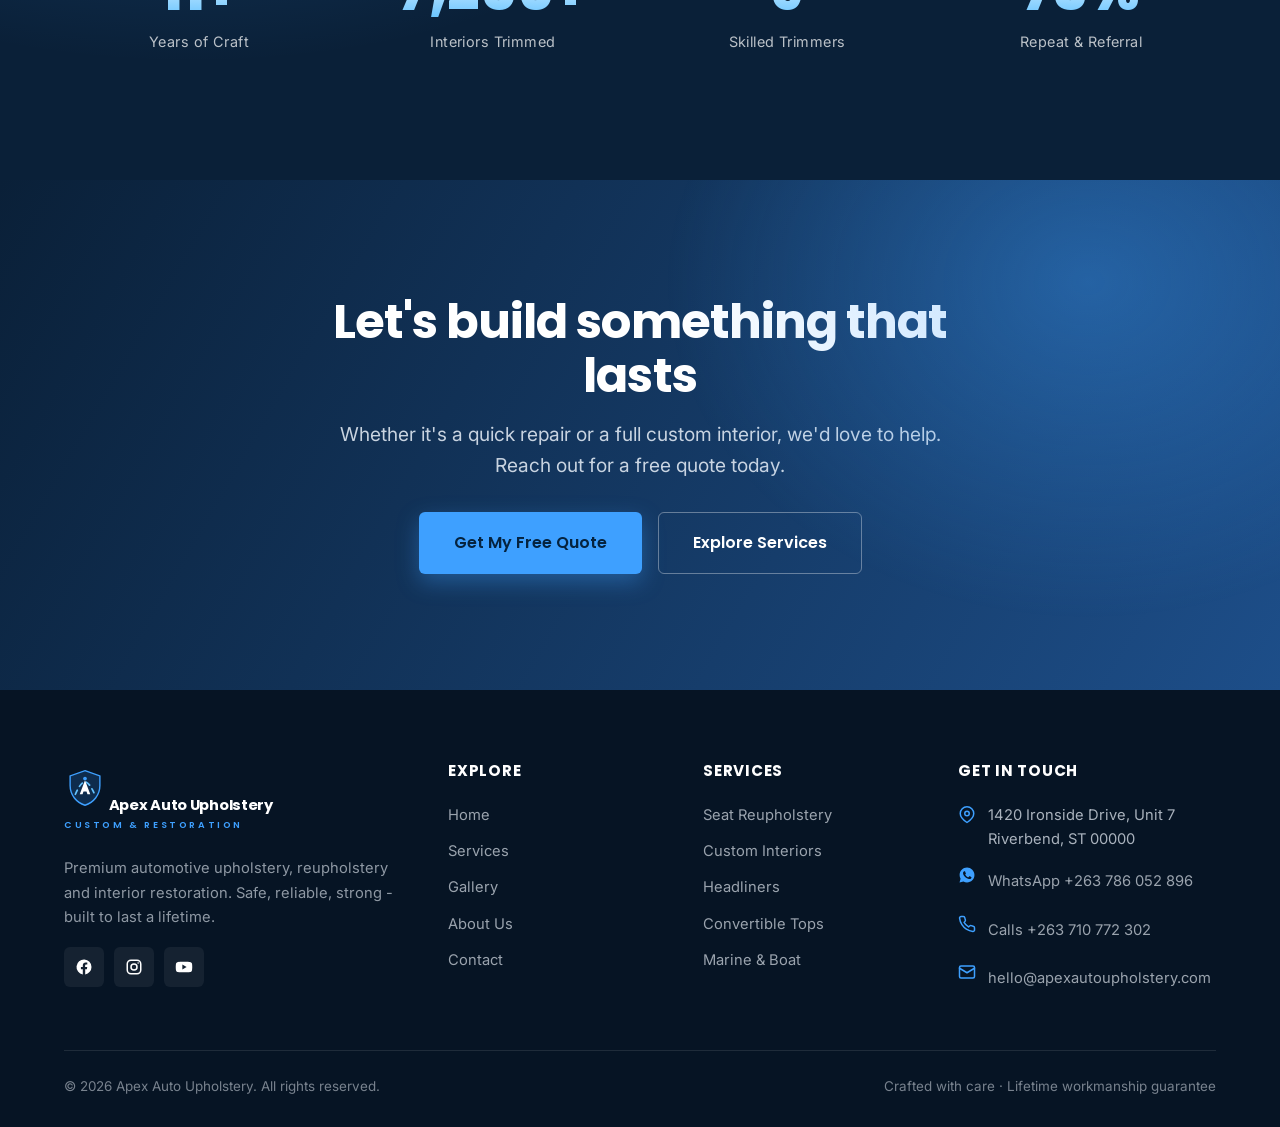
==== commit f7ca11a6: "Replace stock photos with client work, add before/after sections, add WhatsApp + call contact detail" ====
--- a/about.html
+++ b/about.html
@@ -39,7 +39,7 @@
 </header>
 
 <section class="page-hero">
-  <div class="media-bg"><img src="assets/img/hero-leather.jpg" alt="" /></div>
+  <div class="media-bg"><img src="assets/img/interior-cream-set.jpg" alt="" /></div>
   <div class="container">
     <p class="breadcrumb"><a href="index.html">Home</a> / About</p>
     <span class="eyebrow" style="color:var(--accent-2)">Our Story</span>
@@ -51,7 +51,7 @@
 <!-- story split -->
 <section class="section-pad">
   <div class="container split">
-    <div class="split-media reveal"><div class="media-frame"><video autoplay muted loop playsinline poster="assets/img/luxury-interior.jpg"><source src="assets/video/hero-interior.mp4" type="video/mp4" /></video></div>
+    <div class="split-media reveal"><div class="media-frame"><video autoplay muted loop playsinline poster="assets/img/seats-brown-pair.jpg"><source src="assets/video/hero-interior.mp4" type="video/mp4" /></video></div>
       <div class="badge-float tl float-y"><span class="num">15+</span><small>Years of craft</small></div>
     </div>
     <div class="split-body reveal d1">
@@ -99,7 +99,7 @@
 <section class="section-pad">
   <div class="container">
     <div class="split reverse">
-      <div class="split-media reveal"><div class="media-frame"><img src="assets/img/stitching.jpg" alt="Close-up of precision stitching"></div>
+      <div class="split-media reveal"><div class="media-frame"><img src="assets/img/gear-boot-leather.jpg" alt="Close-up of precision stitching"></div>
         <div class="badge-float br float-y"><svg viewBox="0 0 24 24" fill="none" stroke="currentColor" stroke-width="1.8" stroke-linecap="round" stroke-linejoin="round"><path d="M12 2l8 3v6c0 5-3.4 9.2-8 10.5C7.4 20.2 4 16 4 11V5l8-3z"/><path d="M9 12l2 2 4-4"/></svg><div><span class="num">Lifetime</span><small>Workmanship warranty</small></div></div>
       </div>
       <div class="split-body reveal d1">
@@ -171,7 +171,8 @@
         <h4>Get in Touch</h4>
         <ul class="footer-contact">
           <li><svg viewBox="0 0 24 24" fill="none" stroke="currentColor" stroke-width="2" stroke-linecap="round" stroke-linejoin="round"><path d="M21 10c0 6-9 12-9 12s-9-6-9-12a9 9 0 0118 0z"/><circle cx="12" cy="10" r="3"/></svg><span>1420 Ironside Drive, Unit 7<br>Riverbend, ST 00000</span></li>
-          <li><svg viewBox="0 0 24 24" fill="none" stroke="currentColor" stroke-width="2" stroke-linecap="round" stroke-linejoin="round"><path d="M22 16.9v3a2 2 0 01-2.2 2 19.8 19.8 0 01-8.6-3.1 19.5 19.5 0 01-6-6 19.8 19.8 0 01-3.1-8.7A2 2 0 014.1 2h3a2 2 0 012 1.7c.1.9.4 1.8.7 2.7a2 2 0 01-.5 2.1L8.1 9.9a16 16 0 006 6l1.4-1.2a2 2 0 012.1-.5c.9.3 1.8.6 2.7.7a2 2 0 011.7 2z"/></svg><a href="tel:+15551234567">(555) 123-4567</a></li>
+          <li><svg viewBox="0 0 24 24" fill="currentColor" aria-hidden="true"><path d="M12.04 2C6.58 2 2.13 6.45 2.13 11.91c0 1.75.46 3.45 1.32 4.95L2 22l5.25-1.38a9.9 9.9 0 004.79 1.22h.01c5.46 0 9.9-4.45 9.9-9.91 0-2.65-1.03-5.14-2.9-7.01A9.82 9.82 0 0012.04 2zm5.8 14.06c-.24.68-1.42 1.31-1.96 1.36-.5.05-.98.23-3.3-.69-2.78-1.1-4.55-3.94-4.69-4.13-.14-.18-1.13-1.5-1.13-2.87 0-1.36.71-2.03.96-2.31.25-.28.55-.35.73-.35.18 0 .37 0 .53.01.17.01.4-.06.62.48.24.57.8 1.96.87 2.1.07.14.12.31.02.49-.09.18-.14.29-.28.45-.14.16-.29.35-.42.47-.14.14-.28.29-.12.57.16.28.72 1.19 1.55 1.93 1.07.95 1.97 1.25 2.25 1.39.28.14.44.12.6-.07.17-.19.7-.81.88-1.09.18-.28.37-.23.62-.14.25.09 1.6.75 1.87.89.28.14.46.21.53.32.07.12.07.66-.17 1.34z"/></svg><a href="https://wa.me/263786052896" target="_blank" rel="noopener">WhatsApp +263 786 052 896</a></li>
+          <li><svg viewBox="0 0 24 24" fill="none" stroke="currentColor" stroke-width="2" stroke-linecap="round" stroke-linejoin="round"><path d="M22 16.9v3a2 2 0 01-2.2 2 19.8 19.8 0 01-8.6-3.1 19.5 19.5 0 01-6-6 19.8 19.8 0 01-3.1-8.7A2 2 0 014.1 2h3a2 2 0 012 1.7c.1.9.4 1.8.7 2.7a2 2 0 01-.5 2.1L8.1 9.9a16 16 0 006 6l1.4-1.2a2 2 0 012.1-.5c.9.3 1.8.6 2.7.7a2 2 0 011.7 2z"/></svg><a href="tel:+263710772302">Calls +263 710 772 302</a></li>
           <li><svg viewBox="0 0 24 24" fill="none" stroke="currentColor" stroke-width="2" stroke-linecap="round" stroke-linejoin="round"><path d="M4 4h16a2 2 0 012 2v12a2 2 0 01-2 2H4a2 2 0 01-2-2V6a2 2 0 012-2z"/><path d="M22 7l-10 6L2 7"/></svg><a href="mailto:hello@apexautoupholstery.com">hello@apexautoupholstery.com</a></li>
         </ul>
       </div>
@@ -184,5 +185,7 @@
 </footer>
 
 <script src="assets/js/main.js"></script>
+
+<a class="wa-float" href="https://wa.me/263786052896" target="_blank" rel="noopener" aria-label="Chat with us on WhatsApp"><svg viewBox="0 0 24 24" fill="currentColor" aria-hidden="true"><path d="M12.04 2C6.58 2 2.13 6.45 2.13 11.91c0 1.75.46 3.45 1.32 4.95L2 22l5.25-1.38a9.9 9.9 0 004.79 1.22h.01c5.46 0 9.9-4.45 9.9-9.91 0-2.65-1.03-5.14-2.9-7.01A9.82 9.82 0 0012.04 2zm5.8 14.06c-.24.68-1.42 1.31-1.96 1.36-.5.05-.98.23-3.3-.69-2.78-1.1-4.55-3.94-4.69-4.13-.14-.18-1.13-1.5-1.13-2.87 0-1.36.71-2.03.96-2.31.25-.28.55-.35.73-.35.18 0 .37 0 .53.01.17.01.4-.06.62.48.24.57.8 1.96.87 2.1.07.14.12.31.02.49-.09.18-.14.29-.28.45-.14.16-.29.35-.42.47-.14.14-.28.29-.12.57.16.28.72 1.19 1.55 1.93 1.07.95 1.97 1.25 2.25 1.39.28.14.44.12.6-.07.17-.19.7-.81.88-1.09.18-.28.37-.23.62-.14.25.09 1.6.75 1.87.89.28.14.46.21.53.32.07.12.07.66-.17 1.34z"/></svg><span class="wa-label">WhatsApp us</span></a>
 </body>
 </html>
--- a/assets/css/style.css
+++ b/assets/css/style.css
@@ -230,7 +230,7 @@
 .split { display: grid; grid-template-columns: 1fr 1fr; gap: clamp(32px, 5vw, 72px); align-items: center; }
 .split.reverse .split-media { order: 2; }
 .split-media { position: relative; }
-.split-media .media-frame { border-radius: var(--r-lg); overflow: hidden; box-shadow: var(--shadow-lg); position: relative; aspect-ratio: 4/3; }
+.split-media .media-frame { border-radius: var(--r-lg); overflow: hidden; box-shadow: var(--shadow-lg); position: relative; aspect-ratio: 4/5; }
 .split-media img, .split-media video { width: 100%; height: 100%; object-fit: cover; }
 .split-media .badge-float {
   position: absolute; background: #fff; border-radius: var(--r); box-shadow: var(--shadow-md); padding: 16px 20px;
@@ -267,10 +267,10 @@
 /* ---------- gallery ---------- */
 .gallery-grid { display: grid; grid-template-columns: repeat(3, 1fr); gap: 16px; }
 .gallery-grid.masonry .g-item:nth-child(1),
-.gallery-grid.masonry .g-item:nth-child(6) { grid-row: span 2; }
+.gallery-grid.masonry .g-item:nth-child(6) { grid-row: auto; }
 .g-item {
   position: relative; overflow: hidden; border-radius: var(--r); box-shadow: var(--shadow-sm);
-  min-height: 220px; cursor: pointer;
+  aspect-ratio: 3 / 4; min-height: 220px; cursor: pointer;
 }
 .g-item img { width: 100%; height: 100%; object-fit: cover; transition: transform .7s var(--ease); }
 .g-item:hover img { transform: scale(1.08); }
@@ -435,9 +435,60 @@
   .gallery-grid.masonry .g-item { grid-row: auto !important; }
   .hero-badges { gap: 18px; }
   .footer-grid { grid-template-columns: 1fr 1fr; }
+
+  /* --- mobile buttons: stack full-width, let long labels wrap --- */
+  .btn { white-space: normal; text-align: center; }
+  .hero-cta, .cta-actions { flex-direction: column; align-items: stretch; }
+  .hero-cta .btn, .cta-actions .btn { width: 100%; }
+  .form .btn[type="submit"] { width: 100%; }
 }
 @media (max-width: 460px) {
   .footer-grid { grid-template-columns: 1fr; }
-  .hero-cta { flex-direction: column; align-items: stretch; }
-  .hero-cta .btn { width: 100%; }
-}
+  .btn { padding: 13px 20px; font-size: .9rem; gap: 8px; }
+  .btn--lg { padding: 15px 22px; font-size: .95rem; }
+  .btn svg { width: 16px; height: 16px; }
+}
+
+
+/* ---------- before & after ---------- */
+.ba-grid { display: grid; grid-template-columns: repeat(3, 1fr); gap: 28px; }
+.ba-card {
+  background: #fff; border: 1px solid var(--steel-100); border-radius: var(--r-lg);
+  overflow: hidden; box-shadow: var(--shadow-sm);
+  transition: transform .35s var(--ease), box-shadow .35s var(--ease);
+}
+.ba-card:hover { transform: translateY(-4px); box-shadow: var(--shadow-md); }
+.ba-pair { display: grid; grid-template-columns: 1fr 1fr; gap: 2px; background: var(--steel-100); }
+.ba-shot { position: relative; aspect-ratio: 3 / 4; overflow: hidden; background: var(--navy-950); }
+.ba-shot img { width: 100%; height: 100%; object-fit: cover; display: block; transition: transform .6s var(--ease); }
+.ba-card:hover .ba-shot img { transform: scale(1.05); }
+.ba-shot span {
+  position: absolute; top: 10px; left: 10px; z-index: 2;
+  font-size: .66rem; font-weight: 700; letter-spacing: .16em; text-transform: uppercase;
+  padding: 5px 10px; border-radius: var(--r-pill); color: #fff;
+}
+.ba-shot.is-before span { background: rgba(6, 20, 36, .82); }
+.ba-shot.is-after  span { background: var(--accent); color: var(--navy-950); }
+.ba-body { padding: 20px 22px 24px; }
+.ba-body h4 { font-family: var(--font-head); font-size: 1.08rem; color: var(--ink); }
+.ba-body p { font-size: .9rem; color: var(--ink-soft); margin-top: 6px; }
+
+/* ---------- floating whatsapp ---------- */
+.wa-float {
+  position: fixed; right: 20px; bottom: 20px; z-index: 90;
+  display: inline-flex; align-items: center; gap: 10px;
+  background: #25d366; color: #06331a; font-weight: 700; font-size: .95rem;
+  padding: 13px 20px 13px 16px; border-radius: var(--r-pill);
+  box-shadow: 0 10px 28px rgba(6, 24, 42, .3); text-decoration: none;
+  transition: transform .3s var(--ease), box-shadow .3s var(--ease);
+}
+.wa-float:hover { transform: translateY(-3px); box-shadow: 0 16px 36px rgba(6, 24, 42, .38); }
+.wa-float svg { width: 22px; height: 22px; flex-shrink: 0; fill: currentColor; }
+
+@media (max-width: 900px) {
+  .ba-grid { grid-template-columns: 1fr; gap: 22px; }
+}
+@media (max-width: 560px) {
+  .wa-float { padding: 14px; right: 16px; bottom: 16px; }
+  .wa-float .wa-label { display: none; }
+}
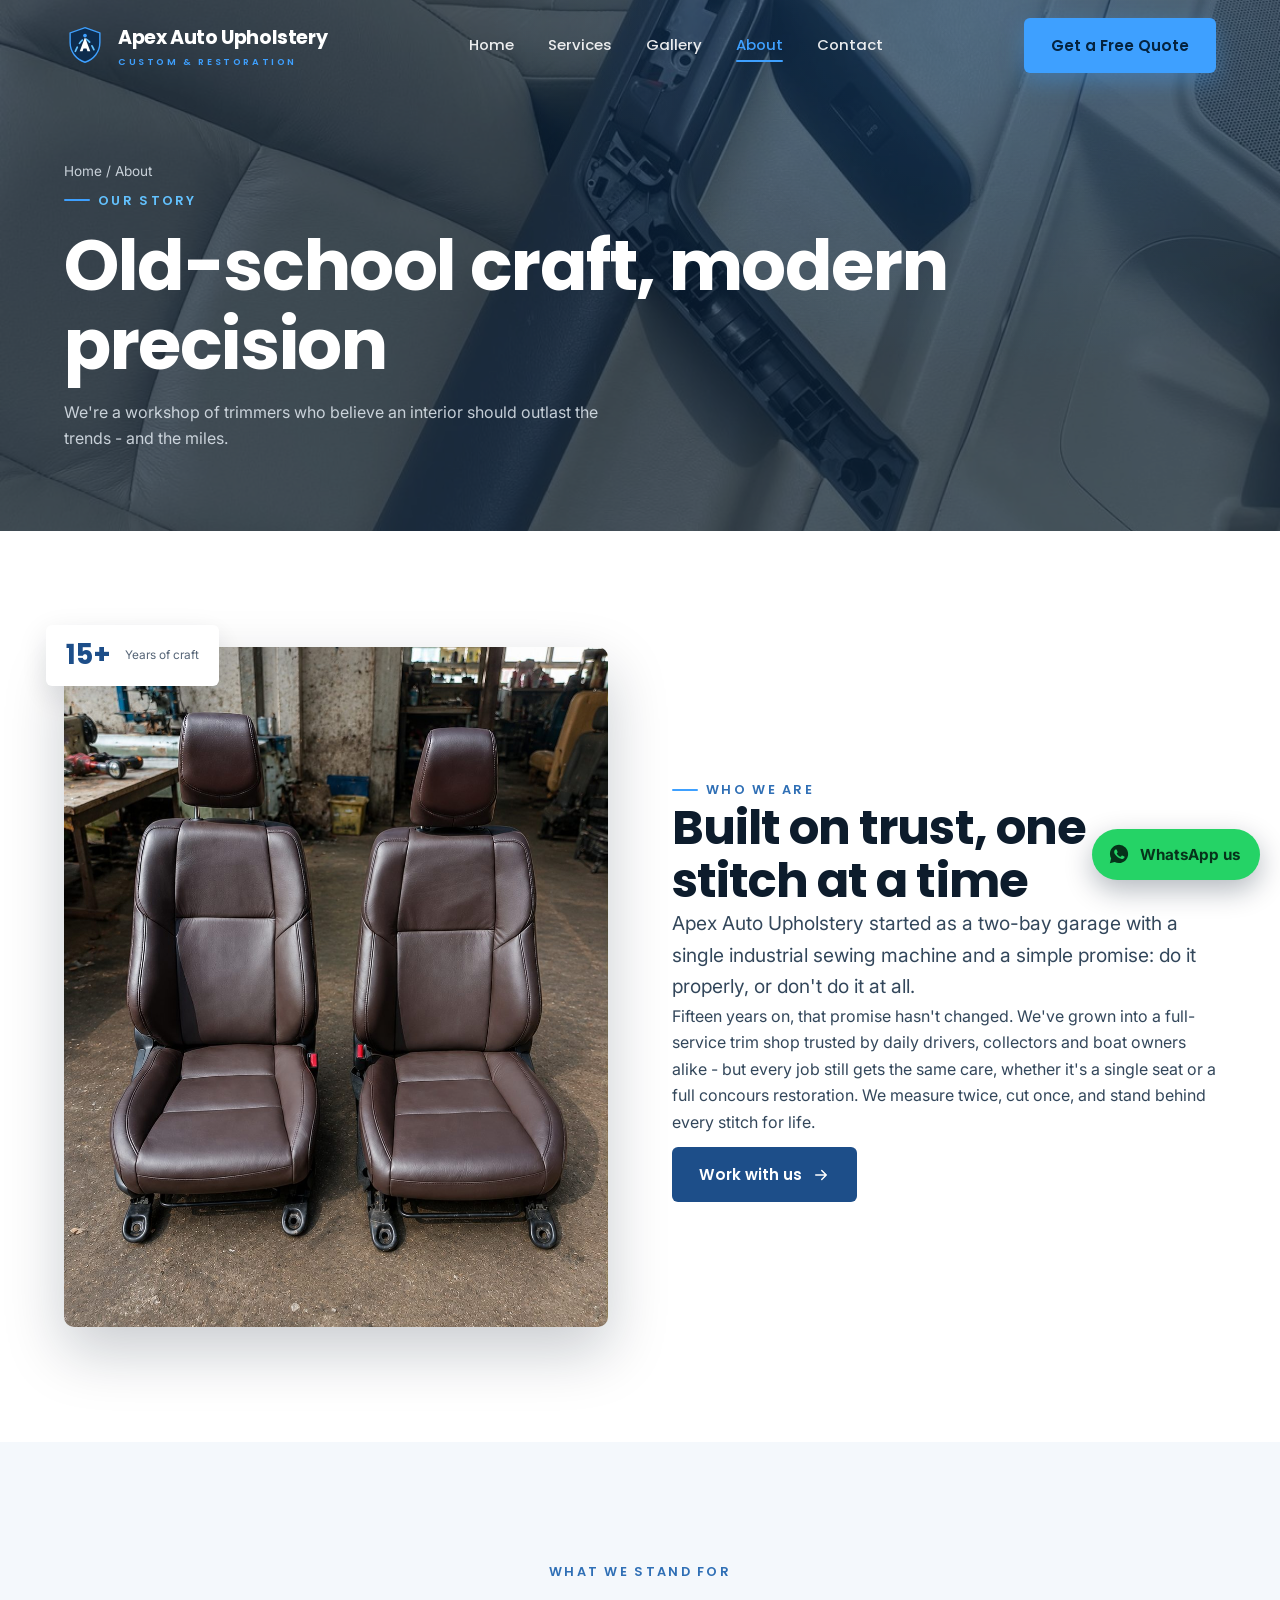
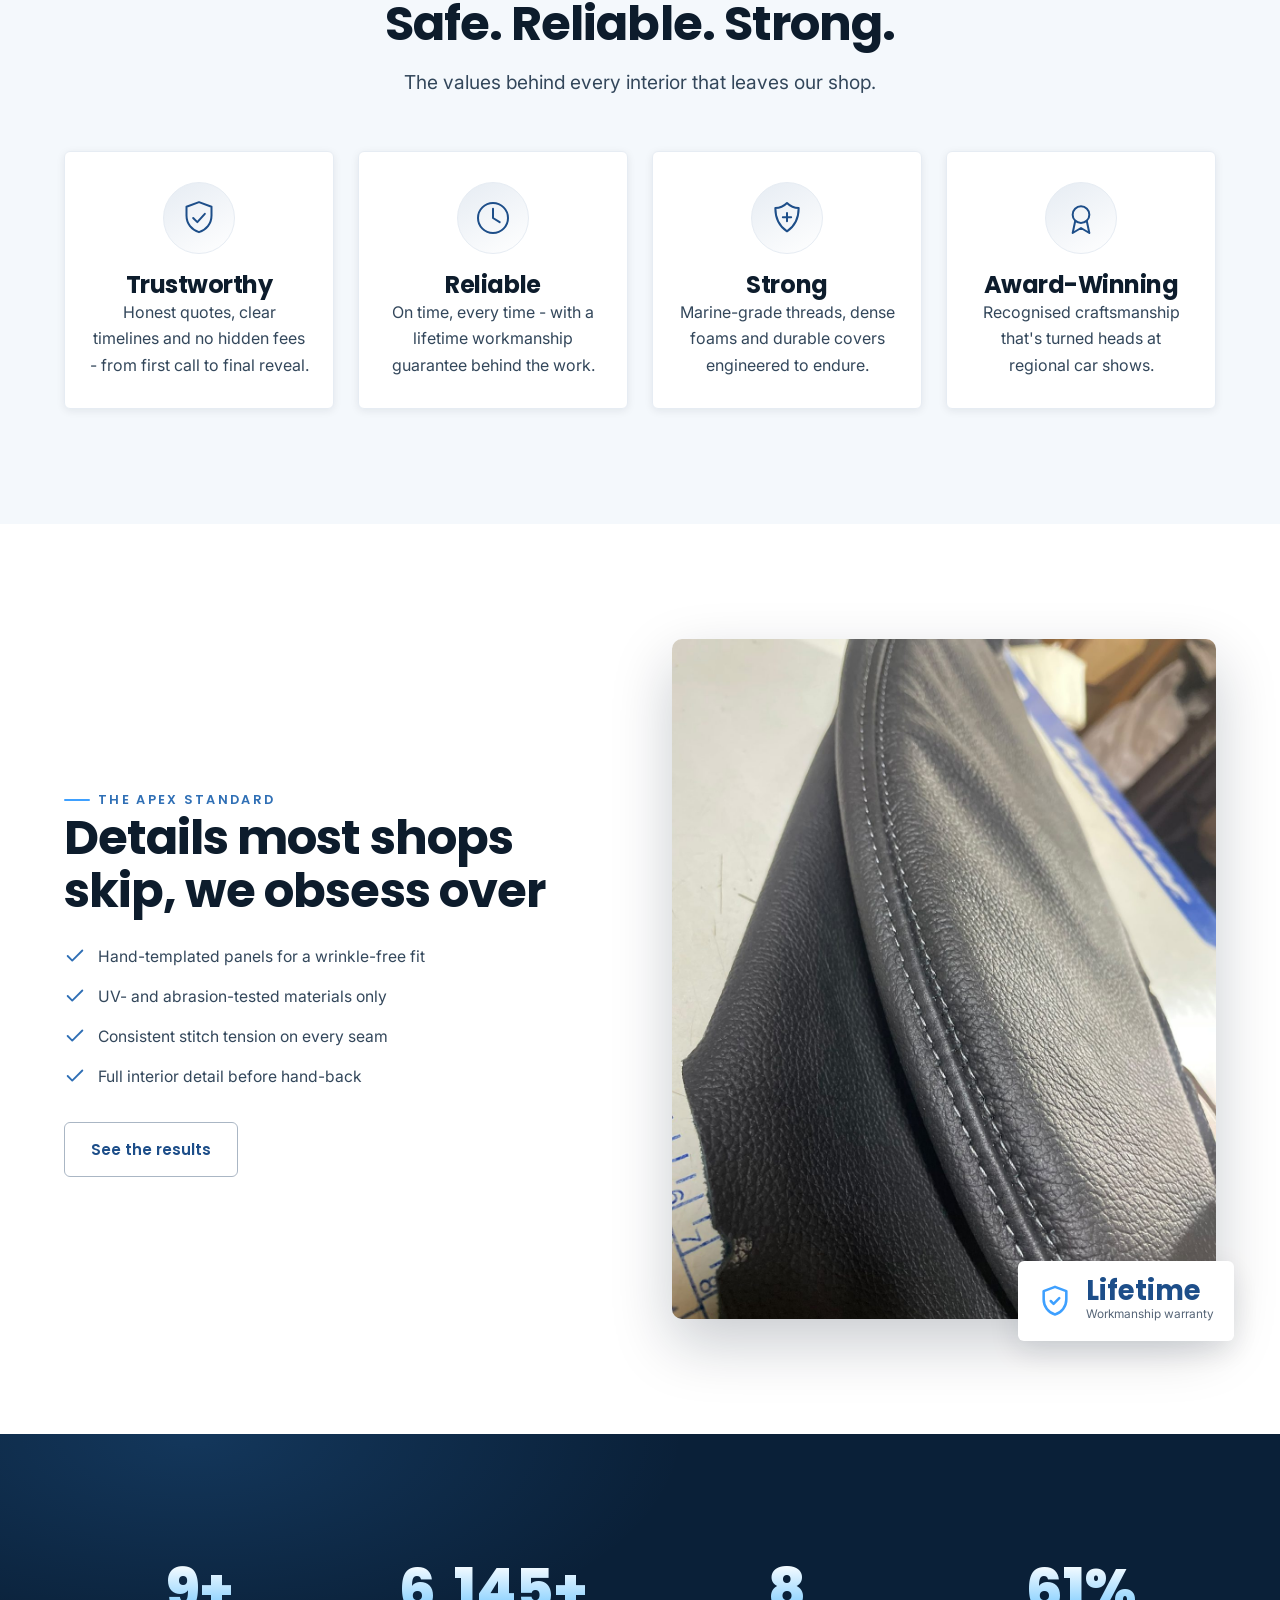
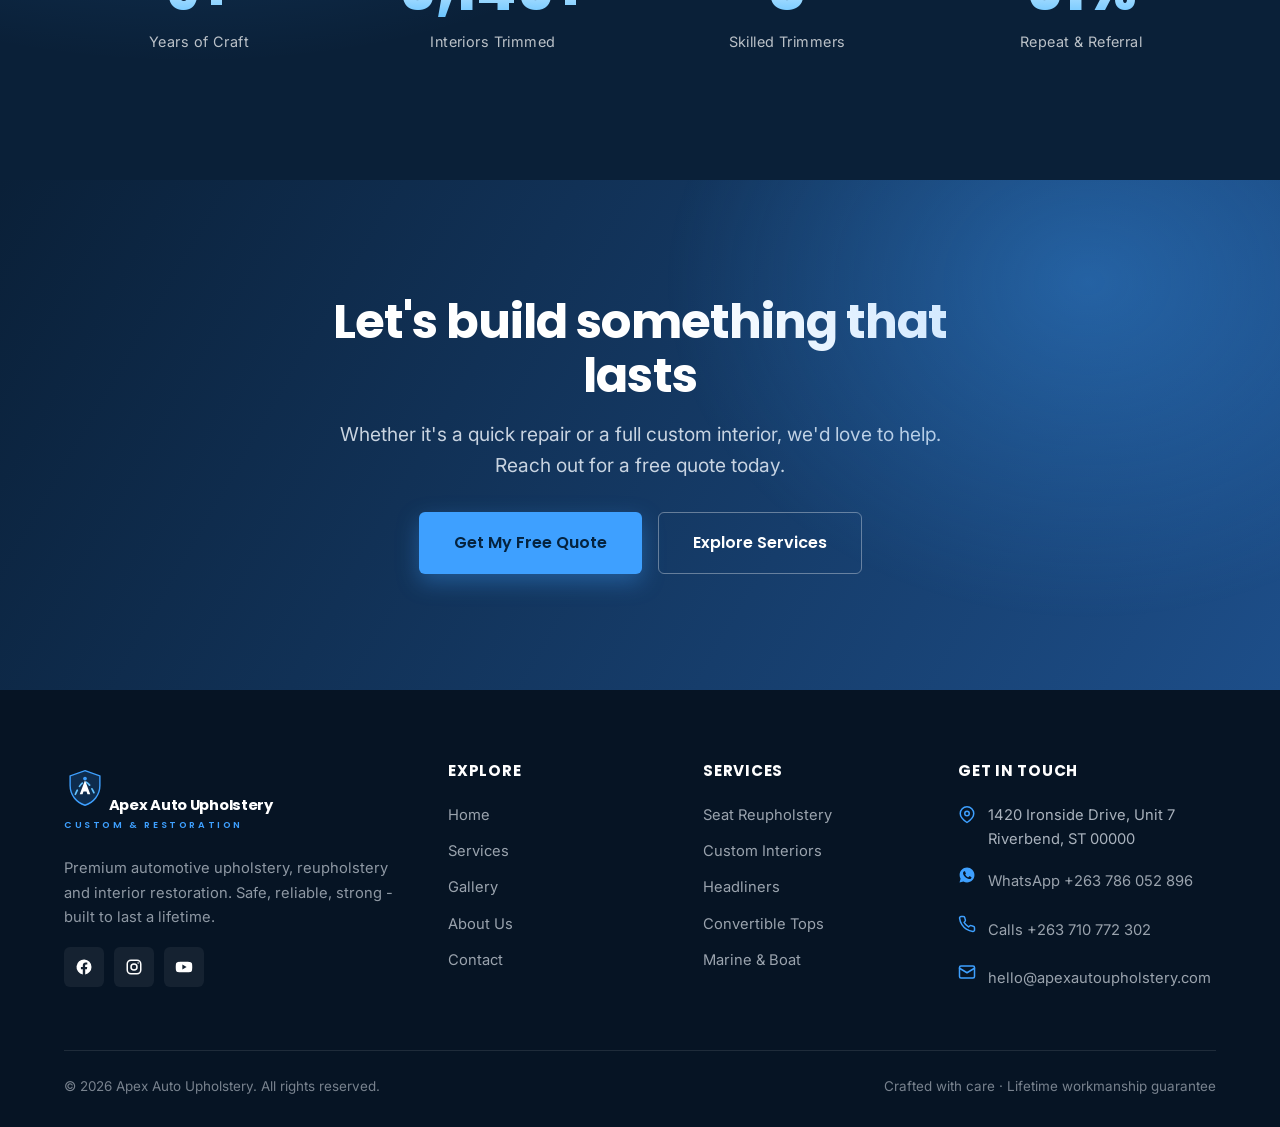
==== commit 8c8d63de: "Add tonneau cover and two stitch detail shots" ====
--- a/about.html
+++ b/about.html
@@ -99,7 +99,7 @@
 <section class="section-pad">
   <div class="container">
     <div class="split reverse">
-      <div class="split-media reveal"><div class="media-frame"><img src="assets/img/gear-boot-leather.jpg" alt="Close-up of precision stitching"></div>
+      <div class="split-media reveal"><div class="media-frame"><img src="assets/img/stitch-detail-black.jpg" alt="Close-up of precision stitching"></div>
         <div class="badge-float br float-y"><svg viewBox="0 0 24 24" fill="none" stroke="currentColor" stroke-width="1.8" stroke-linecap="round" stroke-linejoin="round"><path d="M12 2l8 3v6c0 5-3.4 9.2-8 10.5C7.4 20.2 4 16 4 11V5l8-3z"/><path d="M9 12l2 2 4-4"/></svg><div><span class="num">Lifetime</span><small>Workmanship warranty</small></div></div>
       </div>
       <div class="split-body reveal d1">
--- a/assets/css/style.css
+++ b/assets/css/style.css
@@ -164,7 +164,7 @@
     linear-gradient(115deg, rgba(6,20,36,.94) 0%, rgba(10,32,56,.78) 45%, rgba(6,20,36,.45) 100%),
     radial-gradient(120% 90% at 80% 10%, rgba(62,160,255,.22), transparent 60%);
 }
-.hero-inner { padding: 140px 0 80px; max-width: 760px; }
+.hero-inner { padding-block: 140px 80px; max-width: 760px; }
 .hero h1 { color: #fff; margin: 18px 0 22px; }
 .hero h1 .word { display: inline-block; }
 .hero p.lead { color: rgba(233,240,248,.9); max-width: 560px; }
@@ -272,6 +272,7 @@
   position: relative; overflow: hidden; border-radius: var(--r); box-shadow: var(--shadow-sm);
   aspect-ratio: 3 / 4; min-height: 220px; cursor: pointer;
 }
+.g-item--wide { grid-column: span 2; aspect-ratio: auto; }
 .g-item img { width: 100%; height: 100%; object-fit: cover; transition: transform .7s var(--ease); }
 .g-item:hover img { transform: scale(1.08); }
 .g-item .g-overlay {
@@ -433,6 +434,7 @@
   .nav .nav-cta .btn { display: none; }
   .grid-3, .grid-4, .stats-grid, .process, .testi-grid, .gallery-grid, .footer-grid { grid-template-columns: 1fr; }
   .gallery-grid.masonry .g-item { grid-row: auto !important; }
+  .g-item--wide { grid-column: auto; aspect-ratio: 4 / 3; }
   .hero-badges { gap: 18px; }
   .footer-grid { grid-template-columns: 1fr 1fr; }
 
@@ -452,6 +454,14 @@
 
 /* ---------- before & after ---------- */
 .ba-grid { display: grid; grid-template-columns: repeat(3, 1fr); gap: 28px; }
+.ba-card--wide { grid-column: 1 / -1; }
+/* uncropped pair: match by height, natural widths (for wide trim panels) */
+.ba-pair--fit {
+  display: flex; align-items: center; justify-content: center; gap: 2px;
+  background: var(--navy-950); padding: 2px;
+}
+.ba-pair--fit .ba-shot { aspect-ratio: auto; height: 340px; flex: 0 0 auto; }
+.ba-pair--fit .ba-shot img { width: auto; height: 100%; }
 .ba-card {
   background: #fff; border: 1px solid var(--steel-100); border-radius: var(--r-lg);
   overflow: hidden; box-shadow: var(--shadow-sm);
@@ -465,7 +475,7 @@
 .ba-shot span {
   position: absolute; top: 10px; left: 10px; z-index: 2;
   font-size: .66rem; font-weight: 700; letter-spacing: .16em; text-transform: uppercase;
-  padding: 5px 10px; border-radius: var(--r-pill); color: #fff;
+  padding: 5px 10px; border-radius: var(--r); color: #fff;
 }
 .ba-shot.is-before span { background: rgba(6, 20, 36, .82); }
 .ba-shot.is-after  span { background: var(--accent); color: var(--navy-950); }
@@ -487,6 +497,9 @@
 
 @media (max-width: 900px) {
   .ba-grid { grid-template-columns: 1fr; gap: 22px; }
+  .ba-pair--fit { flex-direction: column; }
+  .ba-pair--fit .ba-shot { height: auto; width: 100%; max-height: 300px; }
+  .ba-pair--fit .ba-shot img { width: 100%; height: 100%; object-fit: contain; }
 }
 @media (max-width: 560px) {
   .wa-float { padding: 14px; right: 16px; bottom: 16px; }
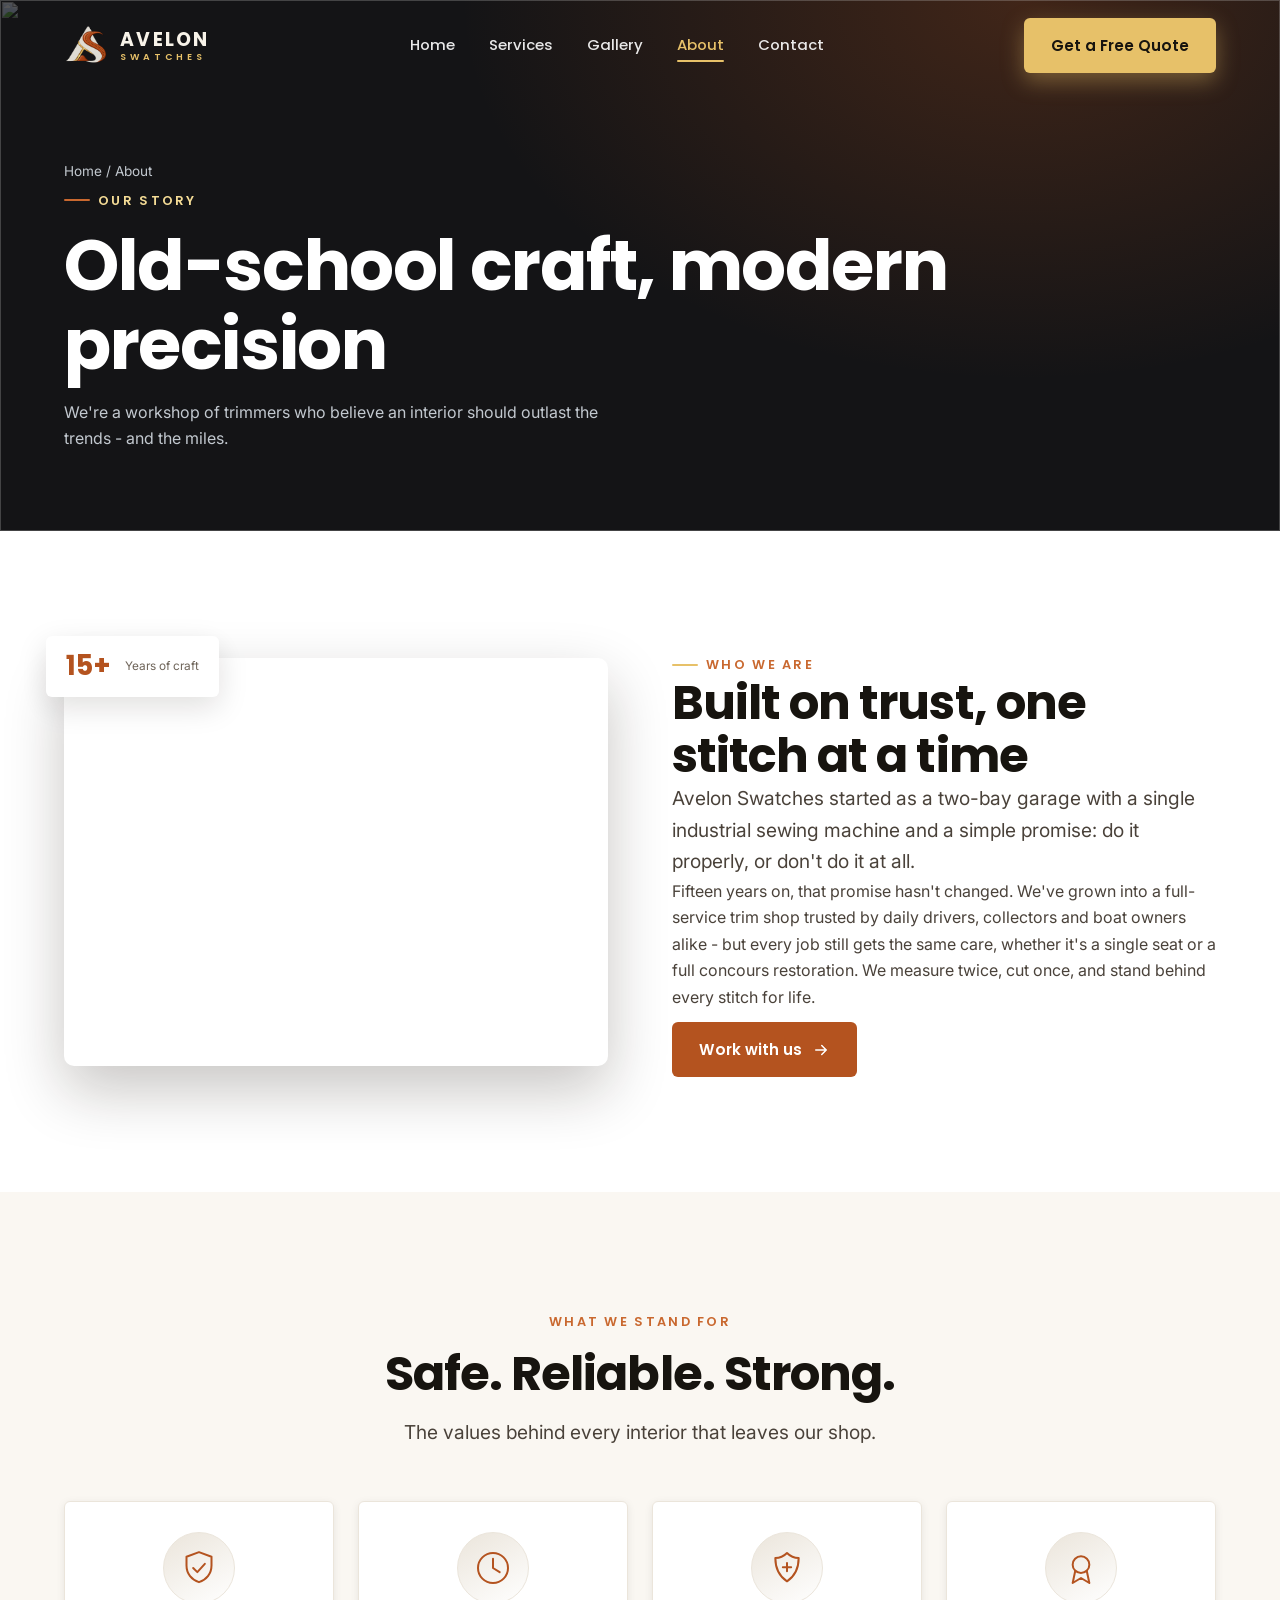
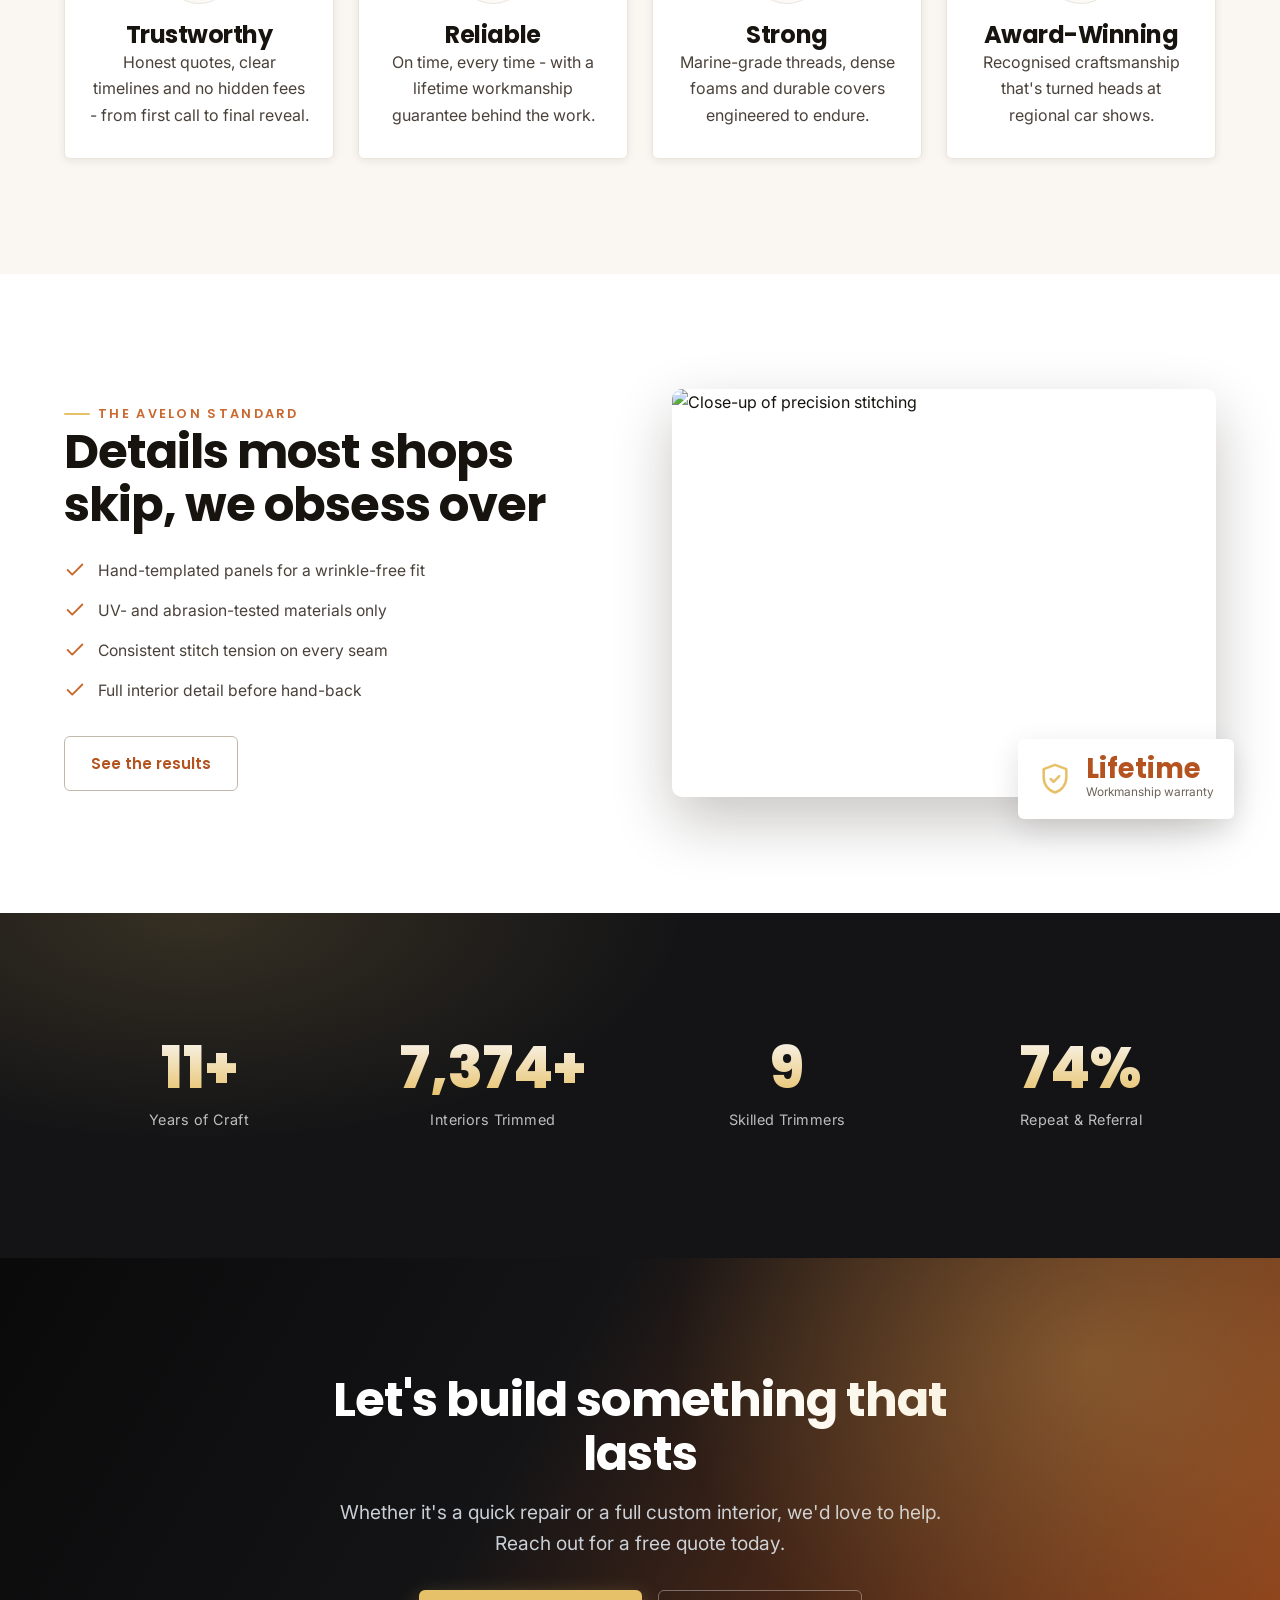
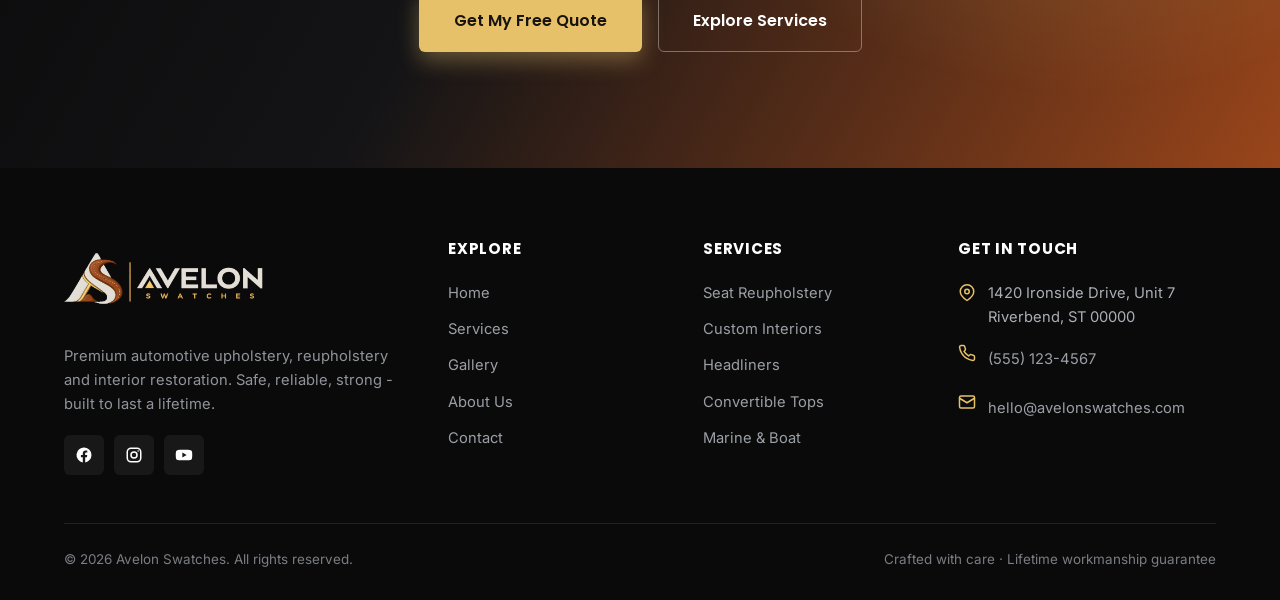
==== commit ae404706: "Rebrand to Avelon Swatches: new logo, leather-and-gold palette, favicons Replace the Apex Auto Uphol" ====
--- a/about.html
+++ b/about.html
@@ -3,11 +3,16 @@
 <head>
 <meta charset="UTF-8" />
 <meta name="viewport" content="width=device-width, initial-scale=1.0" />
-<title>About - Apex Auto Upholstery</title>
-<meta name="description" content="Meet Apex Auto Upholstery - master trimmers delivering safe, reliable, strong automotive interiors with 15+ years of craft and a lifetime guarantee." />
+<title>About - Avelon Swatches</title>
+<meta name="description" content="Meet Avelon Swatches - master trimmers delivering safe, reliable, strong automotive interiors with 15+ years of craft and a lifetime guarantee." />
 <link rel="preconnect" href="https://fonts.googleapis.com" />
 <link rel="preconnect" href="https://fonts.gstatic.com" crossorigin />
 <link href="https://fonts.googleapis.com/css2?family=Poppins:wght@500;600;700;800&family=Inter:wght@400;500;600&display=swap" rel="stylesheet" />
+<link rel="icon" href="favicon.ico" sizes="any" />
+<link rel="icon" type="image/png" sizes="32x32" href="assets/img/favicon-32.png" />
+<link rel="icon" type="image/png" sizes="16x16" href="assets/img/favicon-16.png" />
+<link rel="apple-touch-icon" href="assets/img/apple-touch-icon.png" />
+<meta name="theme-color" content="#141416" />
 <link rel="stylesheet" href="assets/css/style.css" />
 <script>document.documentElement.classList.add('js');</script>
 </head>
@@ -15,14 +20,12 @@
 
 <header class="site-header">
   <div class="container nav">
-    <a href="index.html" class="brand" aria-label="Apex Auto Upholstery home">
-      <svg class="brand-mark" viewBox="0 0 48 48" fill="none" xmlns="http://www.w3.org/2000/svg" aria-hidden="true">
-        <path d="M24 3l17 6v11c0 11-7.3 19.5-17 22.6C14.3 39.5 7 31 7 20V9l17-6z" fill="#0e2c4d" stroke="#3ea0ff" stroke-width="1.6"/>
-        <path class="thread" d="M13 30c4-9 7.5-14 11-14s7 5 11 14" stroke="#63c2ff" stroke-width="2" stroke-linecap="round"/>
-        <path d="M24 14l6 16h-3.2l-1.1-3.2h-3.4L21.2 30H18l6-16z" fill="#ffffff"/>
-        <circle class="needle" cx="24" cy="12" r="2.1" fill="#3ea0ff"/>
-      </svg>
-      <span>Apex Auto Upholstery<small>Custom &amp; Restoration</small></span>
+    <a href="index.html" class="brand" aria-label="Avelon Swatches home">
+      <span class="brand-mark">
+        <img class="mark-light" src="assets/img/logo-mark-light.png" alt="" width="44" height="44" decoding="async" />
+        <img class="mark-dark" src="assets/img/logo-mark.png" alt="" width="44" height="44" decoding="async" />
+      </span>
+      <span>Avelon<small>Swatches</small></span>
     </a>
     <nav class="nav-links" aria-label="Primary">
       <a href="index.html">Home</a>
@@ -39,10 +42,10 @@
 </header>
 
 <section class="page-hero">
-  <div class="media-bg"><img src="assets/img/interior-cream-set.jpg" alt="" /></div>
+  <div class="media-bg"><img src="assets/img/hero-leather.jpg" alt="" /></div>
   <div class="container">
     <p class="breadcrumb"><a href="index.html">Home</a> / About</p>
-    <span class="eyebrow" style="color:var(--accent-2)">Our Story</span>
+    <span class="eyebrow" style="color:var(--gold-300)">Our Story</span>
     <h1>Old-school craft, modern precision</h1>
     <p>We're a workshop of trimmers who believe an interior should outlast the trends - and the miles.</p>
   </div>
@@ -51,13 +54,13 @@
 <!-- story split -->
 <section class="section-pad">
   <div class="container split">
-    <div class="split-media reveal"><div class="media-frame"><video autoplay muted loop playsinline poster="assets/img/seats-brown-pair.jpg"><source src="assets/video/hero-interior.mp4" type="video/mp4" /></video></div>
+    <div class="split-media reveal"><div class="media-frame"><video autoplay muted loop playsinline poster="assets/img/luxury-interior.jpg"><source src="assets/video/hero-interior.mp4" type="video/mp4" /></video></div>
       <div class="badge-float tl float-y"><span class="num">15+</span><small>Years of craft</small></div>
     </div>
     <div class="split-body reveal d1">
       <span class="eyebrow">Who We Are</span>
       <h2>Built on trust, one stitch at a time</h2>
-      <p class="lead">Apex Auto Upholstery started as a two-bay garage with a single industrial sewing machine and a simple promise: do it properly, or don't do it at all.</p>
+      <p class="lead">Avelon Swatches started as a two-bay garage with a single industrial sewing machine and a simple promise: do it properly, or don't do it at all.</p>
       <p>Fifteen years on, that promise hasn't changed. We've grown into a full-service trim shop trusted by daily drivers, collectors and boat owners alike - but every job still gets the same care, whether it's a single seat or a full concours restoration. We measure twice, cut once, and stand behind every stitch for life.</p>
       <a href="contact.html" class="btn" style="margin-top:12px">Work with us
         <svg viewBox="0 0 24 24" fill="none" stroke="currentColor" stroke-width="2" stroke-linecap="round" stroke-linejoin="round"><path d="M5 12h14M13 6l6 6-6 6"/></svg>
@@ -99,11 +102,11 @@
 <section class="section-pad">
   <div class="container">
     <div class="split reverse">
-      <div class="split-media reveal"><div class="media-frame"><img src="assets/img/stitch-detail-black.jpg" alt="Close-up of precision stitching"></div>
+      <div class="split-media reveal"><div class="media-frame"><img src="assets/img/stitching.jpg" alt="Close-up of precision stitching"></div>
         <div class="badge-float br float-y"><svg viewBox="0 0 24 24" fill="none" stroke="currentColor" stroke-width="1.8" stroke-linecap="round" stroke-linejoin="round"><path d="M12 2l8 3v6c0 5-3.4 9.2-8 10.5C7.4 20.2 4 16 4 11V5l8-3z"/><path d="M9 12l2 2 4-4"/></svg><div><span class="num">Lifetime</span><small>Workmanship warranty</small></div></div>
       </div>
       <div class="split-body reveal d1">
-        <span class="eyebrow">The Apex Standard</span>
+        <span class="eyebrow">The Avelon Standard</span>
         <h2>Details most shops skip, we obsess over</h2>
         <ul class="check-list">
           <li><svg viewBox="0 0 24 24" fill="none" stroke="currentColor" stroke-width="2" stroke-linecap="round" stroke-linejoin="round"><path d="M20 6L9 17l-5-5"/></svg>Hand-templated panels for a wrinkle-free fit</li>
@@ -143,14 +146,8 @@
   <div class="container">
     <div class="footer-grid">
       <div class="footer-col">
-        <a href="index.html" class="brand">
-          <svg class="brand-mark" viewBox="0 0 48 48" fill="none" xmlns="http://www.w3.org/2000/svg" aria-hidden="true">
-            <path d="M24 3l17 6v11c0 11-7.3 19.5-17 22.6C14.3 39.5 7 31 7 20V9l17-6z" fill="#0e2c4d" stroke="#3ea0ff" stroke-width="1.6"/>
-            <path class="thread" d="M13 30c4-9 7.5-14 11-14s7 5 11 14" stroke="#63c2ff" stroke-width="2" stroke-linecap="round"/>
-            <path d="M24 14l6 16h-3.2l-1.1-3.2h-3.4L21.2 30H18l6-16z" fill="#ffffff"/>
-            <circle class="needle" cx="24" cy="12" r="2.1" fill="#3ea0ff"/>
-          </svg>
-          <span>Apex Auto Upholstery<small>Custom &amp; Restoration</small></span>
+        <a href="index.html" class="brand-lockup" aria-label="Avelon Swatches home">
+          <img src="assets/img/logo-full-light.png" alt="Avelon Swatches" width="1400" height="521" />
         </a>
         <p>Premium automotive upholstery, reupholstery and interior restoration. Safe, reliable, strong - built to last a lifetime.</p>
         <div class="socials">
@@ -171,21 +168,18 @@
         <h4>Get in Touch</h4>
         <ul class="footer-contact">
           <li><svg viewBox="0 0 24 24" fill="none" stroke="currentColor" stroke-width="2" stroke-linecap="round" stroke-linejoin="round"><path d="M21 10c0 6-9 12-9 12s-9-6-9-12a9 9 0 0118 0z"/><circle cx="12" cy="10" r="3"/></svg><span>1420 Ironside Drive, Unit 7<br>Riverbend, ST 00000</span></li>
-          <li><svg viewBox="0 0 24 24" fill="currentColor" aria-hidden="true"><path d="M12.04 2C6.58 2 2.13 6.45 2.13 11.91c0 1.75.46 3.45 1.32 4.95L2 22l5.25-1.38a9.9 9.9 0 004.79 1.22h.01c5.46 0 9.9-4.45 9.9-9.91 0-2.65-1.03-5.14-2.9-7.01A9.82 9.82 0 0012.04 2zm5.8 14.06c-.24.68-1.42 1.31-1.96 1.36-.5.05-.98.23-3.3-.69-2.78-1.1-4.55-3.94-4.69-4.13-.14-.18-1.13-1.5-1.13-2.87 0-1.36.71-2.03.96-2.31.25-.28.55-.35.73-.35.18 0 .37 0 .53.01.17.01.4-.06.62.48.24.57.8 1.96.87 2.1.07.14.12.31.02.49-.09.18-.14.29-.28.45-.14.16-.29.35-.42.47-.14.14-.28.29-.12.57.16.28.72 1.19 1.55 1.93 1.07.95 1.97 1.25 2.25 1.39.28.14.44.12.6-.07.17-.19.7-.81.88-1.09.18-.28.37-.23.62-.14.25.09 1.6.75 1.87.89.28.14.46.21.53.32.07.12.07.66-.17 1.34z"/></svg><a href="https://wa.me/263786052896" target="_blank" rel="noopener">WhatsApp +263 786 052 896</a></li>
-          <li><svg viewBox="0 0 24 24" fill="none" stroke="currentColor" stroke-width="2" stroke-linecap="round" stroke-linejoin="round"><path d="M22 16.9v3a2 2 0 01-2.2 2 19.8 19.8 0 01-8.6-3.1 19.5 19.5 0 01-6-6 19.8 19.8 0 01-3.1-8.7A2 2 0 014.1 2h3a2 2 0 012 1.7c.1.9.4 1.8.7 2.7a2 2 0 01-.5 2.1L8.1 9.9a16 16 0 006 6l1.4-1.2a2 2 0 012.1-.5c.9.3 1.8.6 2.7.7a2 2 0 011.7 2z"/></svg><a href="tel:+263710772302">Calls +263 710 772 302</a></li>
-          <li><svg viewBox="0 0 24 24" fill="none" stroke="currentColor" stroke-width="2" stroke-linecap="round" stroke-linejoin="round"><path d="M4 4h16a2 2 0 012 2v12a2 2 0 01-2 2H4a2 2 0 01-2-2V6a2 2 0 012-2z"/><path d="M22 7l-10 6L2 7"/></svg><a href="mailto:hello@apexautoupholstery.com">hello@apexautoupholstery.com</a></li>
+          <li><svg viewBox="0 0 24 24" fill="none" stroke="currentColor" stroke-width="2" stroke-linecap="round" stroke-linejoin="round"><path d="M22 16.9v3a2 2 0 01-2.2 2 19.8 19.8 0 01-8.6-3.1 19.5 19.5 0 01-6-6 19.8 19.8 0 01-3.1-8.7A2 2 0 014.1 2h3a2 2 0 012 1.7c.1.9.4 1.8.7 2.7a2 2 0 01-.5 2.1L8.1 9.9a16 16 0 006 6l1.4-1.2a2 2 0 012.1-.5c.9.3 1.8.6 2.7.7a2 2 0 011.7 2z"/></svg><a href="tel:+15551234567">(555) 123-4567</a></li>
+          <li><svg viewBox="0 0 24 24" fill="none" stroke="currentColor" stroke-width="2" stroke-linecap="round" stroke-linejoin="round"><path d="M4 4h16a2 2 0 012 2v12a2 2 0 01-2 2H4a2 2 0 01-2-2V6a2 2 0 012-2z"/><path d="M22 7l-10 6L2 7"/></svg><a href="mailto:hello@avelonswatches.com">hello@avelonswatches.com</a></li>
         </ul>
       </div>
     </div>
     <div class="footer-bottom">
-      <span>&copy; <span data-year>2026</span> Apex Auto Upholstery. All rights reserved.</span>
+      <span>&copy; <span data-year>2026</span> Avelon Swatches. All rights reserved.</span>
       <span>Crafted with care &middot; Lifetime workmanship guarantee</span>
     </div>
   </div>
 </footer>
 
 <script src="assets/js/main.js"></script>
-
-<a class="wa-float" href="https://wa.me/263786052896" target="_blank" rel="noopener" aria-label="Chat with us on WhatsApp"><svg viewBox="0 0 24 24" fill="currentColor" aria-hidden="true"><path d="M12.04 2C6.58 2 2.13 6.45 2.13 11.91c0 1.75.46 3.45 1.32 4.95L2 22l5.25-1.38a9.9 9.9 0 004.79 1.22h.01c5.46 0 9.9-4.45 9.9-9.91 0-2.65-1.03-5.14-2.9-7.01A9.82 9.82 0 0012.04 2zm5.8 14.06c-.24.68-1.42 1.31-1.96 1.36-.5.05-.98.23-3.3-.69-2.78-1.1-4.55-3.94-4.69-4.13-.14-.18-1.13-1.5-1.13-2.87 0-1.36.71-2.03.96-2.31.25-.28.55-.35.73-.35.18 0 .37 0 .53.01.17.01.4-.06.62.48.24.57.8 1.96.87 2.1.07.14.12.31.02.49-.09.18-.14.29-.28.45-.14.16-.29.35-.42.47-.14.14-.28.29-.12.57.16.28.72 1.19 1.55 1.93 1.07.95 1.97 1.25 2.25 1.39.28.14.44.12.6-.07.17-.19.7-.81.88-1.09.18-.28.37-.23.62-.14.25.09 1.6.75 1.87.89.28.14.46.21.53.32.07.12.07.66-.17 1.34z"/></svg><span class="wa-label">WhatsApp us</span></a>
 </body>
 </html>
--- a/assets/css/style.css
+++ b/assets/css/style.css
@@ -1,39 +1,46 @@
 /* ==========================================================================
-   Apex Auto Upholstery - global stylesheet
-   Palette: deep navy + steel blue. Radius: sm (6px).
+   Avelon Swatches - global stylesheet
+   Palette: black leather + cognac hide + gold thread (drawn from the AS mark).
+   Radius: sm (6px).
    ========================================================================== */
 
 :root {
-  /* Brand palette - safe, reliable, strong */
-  --navy-950: #061424;
-  --navy-900: #0a2038;
-  --navy-800: #0e2c4d;
-  --navy-700: #143a63;
-  --blue-600: #1d4e89;
-  --blue-500: #2f6fb5;
-  --accent:   #3ea0ff;   /* electric steel-blue - energy / highlights */
-  --accent-2: #63c2ff;
-
-  --steel-500: #566577;
-  --steel-400: #7a8a9c;
-  --steel-300: #aab6c4;
-  --steel-100: #e6ecf3;
-  --paper:     #f4f8fc;
+  /* Brand palette - pulled straight from the logo */
+  --ink-950:   #0a0a0b;   /* deepest black leather */
+  --ink-900:   #141416;
+  --ink-800:   #1f1f22;
+  --ink-700:   #2c2c30;
+
+  --cognac-700: #7a3411;  /* saddle hide, shadow side */
+  --cognac-600: #99451a;
+  --cognac-500: #b4531f;  /* primary - the leather in the mark */
+  --cognac-400: #c9682f;
+
+  --gold-600:  #b8893a;   /* gold thread, deep */
+  --gold-500:  #d9ae55;
+  --gold-400:  #e7c169;   /* accent - the stitch highlight */
+  --gold-300:  #f5dc96;
+
+  --stone-500: #6e6459;
+  --stone-400: #948a7c;
+  --stone-300: #c2b8ab;
+  --stone-100: #ebe5db;
+  --paper:     #faf7f2;
   --white:     #ffffff;
-
-  --ink:       #0d1c2c;
-  --ink-soft:  #33475b;
-  --gold:      #f0b23d;
+  --cream:     #f8f3e9;   /* logo lettering on dark */
+
+  --ink:       #17140f;
+  --ink-soft:  #4a423a;
 
   /* Radius - client asked for small (sm) rounded edges */
   --r: 6px;
   --r-lg: 10px;
   --r-pill: 999px;
 
-  --shadow-sm: 0 2px 8px rgba(8, 24, 42, .08);
-  --shadow-md: 0 10px 30px rgba(8, 24, 42, .12);
-  --shadow-lg: 0 24px 60px rgba(8, 24, 42, .22);
-  --shadow-accent: 0 10px 30px rgba(29, 78, 137, .35);
+  --shadow-sm: 0 2px 8px rgba(26, 18, 10, .08);
+  --shadow-md: 0 10px 30px rgba(26, 18, 10, .13);
+  --shadow-lg: 0 24px 60px rgba(26, 18, 10, .24);
+  --shadow-accent: 0 10px 30px rgba(180, 83, 31, .35);
 
   --maxw: 1200px;
   --ease: cubic-bezier(.22, 1, .36, 1);
@@ -70,12 +77,15 @@
 .eyebrow {
   display: inline-flex; align-items: center; gap: 8px;
   font-family: var(--font-head); font-weight: 600; font-size: .8rem;
-  letter-spacing: .18em; text-transform: uppercase; color: var(--blue-500);
-}
-.eyebrow::before { content: ""; width: 26px; height: 2px; background: var(--accent); display: inline-block; border-radius: 2px; }
+  letter-spacing: .18em; text-transform: uppercase; color: var(--cognac-400);
+}
+.eyebrow::before { content: ""; width: 26px; height: 2px; background: var(--gold-400); display: inline-block; border-radius: 2px; }
 .eyebrow.center::before { display: none; }
-
-.text-accent { color: var(--accent); }
+/* on dark bands the eyebrow needs the gold, not the cognac */
+.hero .eyebrow, .page-hero .eyebrow, .cta-band .eyebrow, .stats-band .eyebrow { color: var(--gold-400); }
+.hero .eyebrow::before, .page-hero .eyebrow::before, .cta-band .eyebrow::before { background: var(--cognac-400); }
+
+.text-accent { color: var(--gold-400); }
 .lead { font-size: clamp(1.05rem, 1.6vw, 1.2rem); color: var(--ink-soft); }
 .section-pad { padding: clamp(64px, 9vw, 120px) 0; }
 .text-center { text-align: center; }
@@ -84,7 +94,7 @@
 
 /* ---------- buttons ---------- */
 .btn {
-  --btn-bg: var(--blue-600);
+  --btn-bg: var(--cognac-500);
   --btn-fg: #fff;
   display: inline-flex; align-items: center; justify-content: center; gap: 10px;
   font-family: var(--font-head); font-weight: 600; font-size: .95rem;
@@ -96,12 +106,12 @@
 .btn:hover { transform: translateY(-3px); box-shadow: var(--shadow-accent); }
 .btn:active { transform: translateY(-1px); }
 .btn svg { width: 18px; height: 18px; }
-.btn--accent { --btn-bg: var(--accent); box-shadow: 0 8px 22px rgba(62,160,255,.35); color: #05233f; }
+.btn--accent { --btn-bg: var(--gold-400); box-shadow: 0 8px 22px rgba(231,193,105,.38); color: var(--ink); }
 .btn--ghost { --btn-bg: transparent; --btn-fg: #fff; border-color: rgba(255,255,255,.35); }
 .btn--ghost:hover { background: rgba(255,255,255,.1); box-shadow: none; }
-.btn--dark { --btn-bg: var(--navy-800); }
-.btn--outline { --btn-bg: transparent; --btn-fg: var(--blue-600); border-color: var(--steel-300); }
-.btn--outline:hover { border-color: var(--blue-600); box-shadow: var(--shadow-sm); }
+.btn--dark { --btn-bg: var(--ink-800); }
+.btn--outline { --btn-bg: transparent; --btn-fg: var(--cognac-500); border-color: var(--stone-300); }
+.btn--outline:hover { border-color: var(--cognac-500); box-shadow: var(--shadow-sm); }
 .btn--lg { padding: 17px 34px; font-size: 1rem; }
 
 /* shine sweep on hover */
@@ -124,10 +134,21 @@
   box-shadow: var(--shadow-sm); padding: 10px 0;
 }
 .nav { display: flex; align-items: center; justify-content: space-between; gap: 24px; }
-.brand { display: flex; align-items: center; gap: 12px; font-family: var(--font-head); font-weight: 700; font-size: 1.2rem; color: #fff; letter-spacing: -.02em; }
+.brand { display: flex; align-items: center; gap: 12px; font-family: var(--font-head); font-weight: 700; font-size: 1.18rem; color: var(--cream); letter-spacing: .12em; text-transform: uppercase; line-height: 1.05; }
 .site-header.scrolled .brand { color: var(--ink); }
-.brand .brand-mark { width: 42px; height: 42px; flex: none; }
-.brand small { display: block; font-size: .58rem; font-weight: 600; letter-spacing: .28em; text-transform: uppercase; color: var(--accent); }
+.brand .brand-mark { width: 44px; height: 44px; flex: none; position: relative; display: block; }
+.brand .brand-mark img { position: absolute; inset: 0; width: 100%; height: 100%; object-fit: contain; transition: opacity .3s var(--ease); }
+/* light monogram over the dark hero, full-colour once the header goes white */
+.brand .mark-dark { opacity: 0; }
+.site-header.scrolled .brand .mark-light { opacity: 0; }
+.site-header.scrolled .brand .mark-dark { opacity: 1; }
+.site-footer .brand .mark-dark { opacity: 0; }
+.brand small { display: block; font-size: .58rem; font-weight: 600; letter-spacing: .42em; text-transform: uppercase; color: var(--gold-400); margin-top: 2px; }
+.site-header.scrolled .brand small { color: var(--cognac-500); }
+
+/* full lockup image (footer / dark bands) */
+.brand-lockup { display: inline-block; }
+.brand-lockup img { height: 74px; width: auto; }
 
 .nav-links { display: flex; align-items: center; gap: 6px; }
 .nav-links a {
@@ -137,11 +158,11 @@
 .site-header.scrolled .nav-links a { color: var(--ink-soft); }
 .nav-links a::after {
   content: ""; position: absolute; left: 14px; right: 14px; bottom: 4px; height: 2px;
-  background: var(--accent); transform: scaleX(0); transform-origin: left; transition: transform .3s var(--ease); border-radius: 2px;
+  background: var(--gold-400); transform: scaleX(0); transform-origin: left; transition: transform .3s var(--ease); border-radius: 2px;
 }
 .nav-links a:hover::after, .nav-links a.active::after { transform: scaleX(1); }
-.nav-links a.active { color: var(--accent); }
-.site-header.scrolled .nav-links a.active { color: var(--blue-600); }
+.nav-links a.active { color: var(--gold-400); }
+.site-header.scrolled .nav-links a.active { color: var(--cognac-500); }
 .nav-cta { display: flex; align-items: center; gap: 12px; }
 
 .nav-toggle { display: none; background: none; border: 0; cursor: pointer; width: 44px; height: 44px; position: relative; }
@@ -161,17 +182,18 @@
 .hero-overlay {
   position: absolute; inset: 0; z-index: -1;
   background:
-    linear-gradient(115deg, rgba(6,20,36,.94) 0%, rgba(10,32,56,.78) 45%, rgba(6,20,36,.45) 100%),
-    radial-gradient(120% 90% at 80% 10%, rgba(62,160,255,.22), transparent 60%);
-}
-.hero-inner { padding-block: 140px 80px; max-width: 760px; }
+    linear-gradient(115deg, rgba(10,10,11,.94) 0%, rgba(20,20,22,.80) 45%, rgba(10,10,11,.42) 100%),
+    radial-gradient(120% 90% at 80% 10%, rgba(180,83,31,.30), transparent 62%),
+    radial-gradient(80% 70% at 12% 90%, rgba(231,193,105,.14), transparent 60%);
+}
+.hero-inner { padding: 140px 0 80px; max-width: 760px; }
 .hero h1 { color: #fff; margin: 18px 0 22px; }
 .hero h1 .word { display: inline-block; }
 .hero p.lead { color: rgba(233,240,248,.9); max-width: 560px; }
 .hero-cta { display: flex; flex-wrap: wrap; gap: 16px; margin-top: 34px; }
 .hero-badges { display: flex; flex-wrap: wrap; gap: 26px; margin-top: 46px; padding-top: 26px; border-top: 1px solid rgba(255,255,255,.15); }
 .hero-badge { display: flex; align-items: center; gap: 12px; }
-.hero-badge svg { width: 30px; height: 30px; color: var(--accent-2); flex: none; }
+.hero-badge svg { width: 30px; height: 30px; color: var(--gold-300); flex: none; }
 .hero-badge b { font-family: var(--font-head); display: block; font-size: .98rem; }
 .hero-badge span { font-size: .82rem; color: rgba(233,240,248,.7); }
 
@@ -181,11 +203,11 @@
 @keyframes scrollDot { 0% { opacity: 0; transform: translate(-50%, 0); } 40% { opacity: 1; } 80% { opacity: 0; transform: translate(-50%, 12px); } 100% { opacity: 0; } }
 
 /* ---------- trust marquee ---------- */
-.marquee { background: var(--navy-900); color: rgba(255,255,255,.75); padding: 16px 0; overflow: hidden; white-space: nowrap; }
+.marquee { background: var(--ink-900); color: rgba(255,255,255,.75); padding: 16px 0; overflow: hidden; white-space: nowrap; }
 .marquee-track { display: inline-flex; gap: 56px; align-items: center; animation: marquee 26s linear infinite; }
 .marquee:hover .marquee-track { animation-play-state: paused; }
 .marquee-item { display: inline-flex; align-items: center; gap: 12px; font-family: var(--font-head); font-weight: 500; font-size: .95rem; letter-spacing: .02em; }
-.marquee-item svg { width: 20px; height: 20px; color: var(--accent); }
+.marquee-item svg { width: 20px; height: 20px; color: var(--gold-400); }
 @keyframes marquee { to { transform: translateX(-50%); } }
 
 /* ---------- section heading ---------- */
@@ -195,7 +217,7 @@
 
 /* stitch divider (animated dashed line) */
 .stitch-divider { display: block; width: 100%; height: 20px; }
-.stitch-divider line { stroke: var(--accent); stroke-width: 3; stroke-dasharray: 10 9; stroke-linecap: round; }
+.stitch-divider line { stroke: var(--gold-600); stroke-width: 3; stroke-dasharray: 10 9; stroke-linecap: round; }
 
 /* ---------- service cards ---------- */
 .grid { display: grid; gap: 24px; }
@@ -204,25 +226,25 @@
 .grid-4 { grid-template-columns: repeat(4, 1fr); }
 
 .service-card {
-  background: var(--white); border: 1px solid var(--steel-100); border-radius: var(--r);
+  background: var(--white); border: 1px solid var(--stone-100); border-radius: var(--r);
   padding: 32px 28px; box-shadow: var(--shadow-sm);
   transition: transform .35s var(--ease), box-shadow .35s var(--ease), border-color .35s;
   position: relative; overflow: hidden;
 }
 .service-card::before {
   content: ""; position: absolute; left: 0; top: 0; height: 4px; width: 100%;
-  background: linear-gradient(90deg, var(--blue-600), var(--accent)); transform: scaleX(0); transform-origin: left; transition: transform .4s var(--ease);
+  background: linear-gradient(90deg, var(--cognac-500), var(--gold-400)); transform: scaleX(0); transform-origin: left; transition: transform .4s var(--ease);
 }
 .service-card:hover { transform: translateY(-8px); box-shadow: var(--shadow-md); border-color: transparent; }
 .service-card:hover::before { transform: scaleX(1); }
 .service-icon {
   width: 66px; height: 66px; border-radius: var(--r); display: grid; place-items: center; margin-bottom: 22px;
-  background: linear-gradient(150deg, var(--steel-100), #fff); border: 1px solid var(--steel-100);
-}
-.service-icon svg { width: 38px; height: 38px; color: var(--blue-600); }
+  background: linear-gradient(150deg, var(--stone-100), #fff); border: 1px solid var(--stone-100);
+}
+.service-icon svg { width: 38px; height: 38px; color: var(--cognac-500); }
 .service-card h3 { margin-bottom: 10px; }
 .service-card p { font-size: .95rem; }
-.service-card .more { display: inline-flex; align-items: center; gap: 6px; margin-top: 18px; font-family: var(--font-head); font-weight: 600; font-size: .88rem; color: var(--blue-600); }
+.service-card .more { display: inline-flex; align-items: center; gap: 6px; margin-top: 18px; font-family: var(--font-head); font-weight: 600; font-size: .88rem; color: var(--cognac-500); }
 .service-card .more svg { width: 16px; height: 16px; transition: transform .3s var(--ease); }
 .service-card:hover .more svg { transform: translateX(4px); }
 
@@ -230,7 +252,7 @@
 .split { display: grid; grid-template-columns: 1fr 1fr; gap: clamp(32px, 5vw, 72px); align-items: center; }
 .split.reverse .split-media { order: 2; }
 .split-media { position: relative; }
-.split-media .media-frame { border-radius: var(--r-lg); overflow: hidden; box-shadow: var(--shadow-lg); position: relative; aspect-ratio: 4/5; }
+.split-media .media-frame { border-radius: var(--r-lg); overflow: hidden; box-shadow: var(--shadow-lg); position: relative; aspect-ratio: 4/3; }
 .split-media img, .split-media video { width: 100%; height: 100%; object-fit: cover; }
 .split-media .badge-float {
   position: absolute; background: #fff; border-radius: var(--r); box-shadow: var(--shadow-md); padding: 16px 20px;
@@ -238,104 +260,104 @@
 }
 .badge-float.br { right: -18px; bottom: -22px; }
 .badge-float.tl { left: -18px; top: -22px; }
-.badge-float .num { display: block; font-family: var(--font-head); font-weight: 700; font-size: 1.7rem; color: var(--blue-600); line-height: 1.05; }
+.badge-float .num { display: block; font-family: var(--font-head); font-weight: 700; font-size: 1.7rem; color: var(--cognac-500); line-height: 1.05; }
 .badge-float > div { display: flex; flex-direction: column; }
-.badge-float small { font-size: .74rem; color: var(--steel-500); }
-.badge-float svg { width: 34px; height: 34px; color: var(--accent); }
+.badge-float small { font-size: .74rem; color: var(--stone-500); }
+.badge-float svg { width: 34px; height: 34px; color: var(--gold-400); }
 
 .check-list { display: grid; gap: 14px; margin: 26px 0 32px; }
 .check-list li { display: flex; gap: 12px; align-items: flex-start; font-size: .98rem; color: var(--ink-soft); }
-.check-list svg { width: 22px; height: 22px; color: var(--blue-500); flex: none; margin-top: 1px; }
+.check-list svg { width: 22px; height: 22px; color: var(--cognac-400); flex: none; margin-top: 1px; }
 
 /* ---------- stats band ---------- */
-.stats-band { background: var(--navy-900); color: #fff; position: relative; overflow: hidden; }
-.stats-band::before { content: ""; position: absolute; inset: 0; background: radial-gradient(70% 120% at 15% 0%, rgba(62,160,255,.18), transparent 55%); }
+.stats-band { background: var(--ink-900); color: #fff; position: relative; overflow: hidden; }
+.stats-band::before { content: ""; position: absolute; inset: 0; background: radial-gradient(70% 120% at 15% 0%, rgba(231,193,105,.16), transparent 55%); }
 .stats-grid { display: grid; grid-template-columns: repeat(4, 1fr); gap: 24px; position: relative; }
 .stat { text-align: center; padding: 12px; }
-.stat .num { font-family: var(--font-head); font-weight: 800; font-size: clamp(2.4rem, 5vw, 3.6rem); background: linear-gradient(180deg, #fff, var(--accent-2)); -webkit-background-clip: text; background-clip: text; color: transparent; line-height: 1; }
+.stat .num { font-family: var(--font-head); font-weight: 800; font-size: clamp(2.4rem, 5vw, 3.6rem); background: linear-gradient(180deg, var(--cream), var(--gold-400)); -webkit-background-clip: text; background-clip: text; color: transparent; line-height: 1; }
 .stat .label { margin-top: 10px; font-size: .9rem; color: rgba(255,255,255,.72); letter-spacing: .03em; }
 
 /* ---------- process steps ---------- */
 .process { display: grid; grid-template-columns: repeat(4, 1fr); gap: 24px; position: relative; }
-.process::before { content: ""; position: absolute; top: 34px; left: 12%; right: 12%; height: 2px; background: repeating-linear-gradient(90deg, var(--steel-300) 0 10px, transparent 10px 20px); z-index: 0; }
+.process::before { content: ""; position: absolute; top: 34px; left: 12%; right: 12%; height: 2px; background: repeating-linear-gradient(90deg, var(--stone-300) 0 10px, transparent 10px 20px); z-index: 0; }
 .step { position: relative; z-index: 1; text-align: center; }
-.step .step-num { width: 70px; height: 70px; margin: 0 auto 20px; border-radius: 50%; background: #fff; border: 2px solid var(--steel-100); display: grid; place-items: center; font-family: var(--font-head); font-weight: 700; font-size: 1.4rem; color: var(--blue-600); box-shadow: var(--shadow-sm); transition: .35s var(--ease); }
-.step:hover .step-num { background: var(--blue-600); color: #fff; border-color: var(--blue-600); transform: translateY(-5px); }
+.step .step-num { width: 70px; height: 70px; margin: 0 auto 20px; border-radius: 50%; background: #fff; border: 2px solid var(--stone-100); display: grid; place-items: center; font-family: var(--font-head); font-weight: 700; font-size: 1.4rem; color: var(--cognac-500); box-shadow: var(--shadow-sm); transition: .35s var(--ease); }
+.step:hover .step-num { background: var(--cognac-500); color: #fff; border-color: var(--cognac-500); transform: translateY(-5px); }
 .step h3 { font-size: 1.1rem; margin-bottom: 8px; }
 .step p { font-size: .9rem; }
 
 /* ---------- gallery ---------- */
 .gallery-grid { display: grid; grid-template-columns: repeat(3, 1fr); gap: 16px; }
 .gallery-grid.masonry .g-item:nth-child(1),
-.gallery-grid.masonry .g-item:nth-child(6) { grid-row: auto; }
+.gallery-grid.masonry .g-item:nth-child(6) { grid-row: span 2; }
 .g-item {
   position: relative; overflow: hidden; border-radius: var(--r); box-shadow: var(--shadow-sm);
-  aspect-ratio: 3 / 4; min-height: 220px; cursor: pointer;
-}
-.g-item--wide { grid-column: span 2; aspect-ratio: auto; }
+  min-height: 220px; cursor: pointer;
+}
 .g-item img { width: 100%; height: 100%; object-fit: cover; transition: transform .7s var(--ease); }
 .g-item:hover img { transform: scale(1.08); }
 .g-item .g-overlay {
   position: absolute; inset: 0; display: flex; flex-direction: column; justify-content: flex-end; padding: 22px;
-  background: linear-gradient(0deg, rgba(6,20,36,.82), transparent 55%);
+  background: linear-gradient(0deg, rgba(10,10,11,.86), transparent 55%);
   opacity: 0; transform: translateY(10px); transition: .4s var(--ease);
 }
 .g-item:hover .g-overlay { opacity: 1; transform: none; }
-.g-overlay .g-tag { font-size: .72rem; letter-spacing: .18em; text-transform: uppercase; color: var(--accent-2); font-weight: 600; }
+.g-overlay .g-tag { font-size: .72rem; letter-spacing: .18em; text-transform: uppercase; color: var(--gold-300); font-weight: 600; }
 .g-overlay h4 { color: #fff; font-family: var(--font-head); font-size: 1.15rem; margin-top: 4px; }
 
 /* ---------- testimonials ---------- */
 .testi-grid { display: grid; grid-template-columns: repeat(3, 1fr); gap: 24px; }
 .testi {
-  background: #fff; border: 1px solid var(--steel-100); border-radius: var(--r); padding: 30px 28px;
+  background: #fff; border: 1px solid var(--stone-100); border-radius: var(--r); padding: 30px 28px;
   box-shadow: var(--shadow-sm); position: relative; transition: transform .35s var(--ease), box-shadow .35s;
 }
 .testi:hover { transform: translateY(-6px); box-shadow: var(--shadow-md); }
 .testi .stars { display: flex; gap: 3px; margin-bottom: 14px; }
-.testi .stars svg { width: 18px; height: 18px; color: var(--gold); }
+.testi .stars svg { width: 18px; height: 18px; color: var(--gold-600); }
 .testi p { color: var(--ink); font-size: 1rem; }
 .testi .who { display: flex; align-items: center; gap: 12px; margin-top: 20px; }
-.testi .avatar { width: 46px; height: 46px; border-radius: 50%; background: linear-gradient(150deg, var(--blue-500), var(--navy-800)); display: grid; place-items: center; color: #fff; font-family: var(--font-head); font-weight: 700; }
+.testi .avatar { width: 46px; height: 46px; border-radius: 50%; background: linear-gradient(150deg, var(--cognac-400), var(--ink-800)); display: grid; place-items: center; color: #fff; font-family: var(--font-head); font-weight: 700; }
 .testi .who b { font-family: var(--font-head); font-size: .95rem; display: block; }
-.testi .who span { font-size: .82rem; color: var(--steel-500); }
+.testi .who span { font-size: .82rem; color: var(--stone-500); }
 
 /* ---------- CTA band ---------- */
-.cta-band { position: relative; overflow: hidden; color: #fff; background: linear-gradient(120deg, var(--navy-900), var(--blue-600)); }
-.cta-band::after { content: ""; position: absolute; inset: 0; background: radial-gradient(60% 120% at 85% 20%, rgba(62,160,255,.35), transparent 55%); }
+.cta-band { position: relative; overflow: hidden; color: #fff; background: linear-gradient(120deg, var(--ink-950) 0%, var(--ink-900) 40%, var(--cognac-600) 100%); }
+.cta-band::after { content: ""; position: absolute; inset: 0; background: radial-gradient(60% 120% at 85% 20%, rgba(231,193,105,.28), transparent 55%); }
 .cta-inner { position: relative; text-align: center; max-width: 680px; margin-inline: auto; }
 .cta-inner h2 { color: #fff; }
 .cta-inner p { color: rgba(233,240,248,.85); margin: 16px auto 30px; }
 .cta-actions { display: flex; gap: 16px; justify-content: center; flex-wrap: wrap; }
 
 /* ---------- footer ---------- */
-.site-footer { background: var(--navy-950); color: rgba(233,240,248,.72); padding: 72px 0 30px; }
+.site-footer { background: var(--ink-950); color: rgba(233,240,248,.72); padding: 72px 0 30px; }
 .footer-grid { display: grid; grid-template-columns: 1.6fr 1fr 1fr 1.2fr; gap: 40px; }
-.site-footer .brand { color: #fff; margin-bottom: 18px; }
+.site-footer .brand { color: var(--cream); margin-bottom: 18px; }
+.site-footer .brand-lockup { margin-bottom: 18px; }
 .site-footer p { color: rgba(233,240,248,.6); font-size: .92rem; }
 .footer-col h4 { color: #fff; font-size: .95rem; letter-spacing: .05em; text-transform: uppercase; margin-bottom: 18px; }
 .footer-col a { display: block; padding: 6px 0; font-size: .92rem; color: rgba(233,240,248,.65); transition: color .2s, transform .2s; }
-.footer-col a:hover { color: var(--accent-2); transform: translateX(4px); }
+.footer-col a:hover { color: var(--gold-300); transform: translateX(4px); }
 .footer-contact li { display: flex; gap: 12px; align-items: flex-start; padding: 6px 0; font-size: .92rem; }
-.footer-contact svg { width: 18px; height: 18px; color: var(--accent); flex: none; margin-top: 3px; }
+.footer-contact svg { width: 18px; height: 18px; color: var(--gold-400); flex: none; margin-top: 3px; }
 .socials { display: flex; gap: 10px; margin-top: 18px; }
 .socials a { width: 40px; height: 40px; border-radius: var(--r); background: rgba(255,255,255,.06); display: grid; place-items: center; transition: .3s var(--ease); }
-.socials a:hover { background: var(--accent); transform: translateY(-3px); }
+.socials a:hover { background: var(--cognac-500); transform: translateY(-3px); }
 .socials svg { width: 18px; height: 18px; color: #fff; }
 .footer-bottom { margin-top: 48px; padding-top: 24px; border-top: 1px solid rgba(255,255,255,.1); display: flex; justify-content: space-between; gap: 16px; flex-wrap: wrap; font-size: .84rem; color: rgba(233,240,248,.5); }
 
 /* ---------- page hero (inner pages) ---------- */
-.page-hero { position: relative; padding: 160px 0 80px; color: #fff; overflow: hidden; background: var(--navy-900); }
-.page-hero::before { content: ""; position: absolute; inset: 0; background: radial-gradient(80% 130% at 80% 0%, rgba(62,160,255,.22), transparent 55%); }
+.page-hero { position: relative; padding: 160px 0 80px; color: #fff; overflow: hidden; background: var(--ink-900); }
+.page-hero::before { content: ""; position: absolute; inset: 0; background: radial-gradient(80% 130% at 80% 0%, rgba(180,83,31,.28), transparent 55%); }
 .page-hero .media-bg { position: absolute; inset: 0; z-index: 0; opacity: .28; }
 .page-hero .media-bg img { width: 100%; height: 100%; object-fit: cover; }
 .page-hero .container { position: relative; z-index: 1; }
 .page-hero h1 { color: #fff; margin: 16px 0 14px; }
 .page-hero p { color: rgba(233,240,248,.82); max-width: 560px; }
 .breadcrumb { font-size: .85rem; color: rgba(233,240,248,.6); }
-.breadcrumb a:hover { color: var(--accent-2); }
+.breadcrumb a:hover { color: var(--gold-300); }
 
 /* ---------- service detail rows ---------- */
-.svc-row { padding: clamp(48px,7vw,88px) 0; border-bottom: 1px solid var(--steel-100); }
+.svc-row { padding: clamp(48px,7vw,88px) 0; border-bottom: 1px solid var(--stone-100); }
 .svc-row:nth-child(even) { background: var(--paper); }
 
 /* ---------- contact ---------- */
@@ -345,15 +367,15 @@
 .field label { font-family: var(--font-head); font-weight: 600; font-size: .85rem; color: var(--ink); }
 .field input, .field select, .field textarea {
   font-family: var(--font-body); font-size: .98rem; color: var(--ink);
-  padding: 13px 15px; border: 1.5px solid var(--steel-100); border-radius: var(--r); background: #fff;
+  padding: 13px 15px; border: 1.5px solid var(--stone-100); border-radius: var(--r); background: #fff;
   transition: border-color .25s, box-shadow .25s; width: 100%;
 }
-.field input:focus, .field select:focus, .field textarea:focus { outline: none; border-color: var(--blue-500); box-shadow: 0 0 0 3px rgba(47,111,181,.15); }
+.field input:focus, .field select:focus, .field textarea:focus { outline: none; border-color: var(--cognac-400); box-shadow: 0 0 0 3px rgba(180,83,31,.15); }
 .field textarea { resize: vertical; min-height: 130px; }
-.form-note { font-size: .82rem; color: var(--steel-500); }
+.form-note { font-size: .82rem; color: var(--stone-500); }
 .contact-cards { display: grid; gap: 16px; }
-.contact-card { display: flex; gap: 16px; align-items: flex-start; background: #fff; border: 1px solid var(--steel-100); border-radius: var(--r); padding: 22px; box-shadow: var(--shadow-sm); }
-.contact-card .ic { width: 48px; height: 48px; border-radius: var(--r); background: linear-gradient(150deg, var(--blue-600), var(--navy-800)); display: grid; place-items: center; flex: none; }
+.contact-card { display: flex; gap: 16px; align-items: flex-start; background: #fff; border: 1px solid var(--stone-100); border-radius: var(--r); padding: 22px; box-shadow: var(--shadow-sm); }
+.contact-card .ic { width: 48px; height: 48px; border-radius: var(--r); background: linear-gradient(150deg, var(--cognac-500), var(--ink-800)); display: grid; place-items: center; flex: none; }
 .contact-card .ic svg { width: 22px; height: 22px; color: #fff; }
 .contact-card h4 { font-size: 1.05rem; margin-bottom: 4px; }
 .contact-card p, .contact-card a { font-size: .92rem; color: var(--ink-soft); }
@@ -361,14 +383,14 @@
 .form-success.show { display: block; }
 
 /* map / hours */
-.hours-list li { display: flex; justify-content: space-between; padding: 9px 0; border-bottom: 1px dashed var(--steel-100); font-size: .92rem; }
+.hours-list li { display: flex; justify-content: space-between; padding: 9px 0; border-bottom: 1px dashed var(--stone-100); font-size: .92rem; }
 .hours-list li b { font-family: var(--font-head); }
 
 /* values (about) */
-.value-card { text-align: center; padding: 30px 24px; border-radius: var(--r); border: 1px solid var(--steel-100); background: #fff; box-shadow: var(--shadow-sm); transition: transform .35s var(--ease), box-shadow .35s; }
+.value-card { text-align: center; padding: 30px 24px; border-radius: var(--r); border: 1px solid var(--stone-100); background: #fff; box-shadow: var(--shadow-sm); transition: transform .35s var(--ease), box-shadow .35s; }
 .value-card:hover { transform: translateY(-6px); box-shadow: var(--shadow-md); }
-.value-card .v-ic { width: 72px; height: 72px; margin: 0 auto 18px; border-radius: 50%; background: linear-gradient(150deg, var(--steel-100), #fff); border: 1px solid var(--steel-100); display: grid; place-items: center; }
-.value-card .v-ic svg { width: 40px; height: 40px; color: var(--blue-600); }
+.value-card .v-ic { width: 72px; height: 72px; margin: 0 auto 18px; border-radius: 50%; background: linear-gradient(150deg, var(--stone-100), #fff); border: 1px solid var(--stone-100); display: grid; place-items: center; }
+.value-card .v-ic svg { width: 40px; height: 40px; color: var(--cognac-500); }
 
 /* ---------- scroll reveal (gated behind .js so content is visible without JS) ---------- */
 .js .reveal { opacity: 0; transform: translateY(34px); transition: opacity .8s var(--ease), transform .8s var(--ease); will-change: transform, opacity; }
@@ -383,11 +405,11 @@
 .draw.in path, .draw.in line, .draw.in circle, .draw.in polyline, .draw.in rect { animation: draw 1.6s var(--ease) forwards; }
 @keyframes draw { to { stroke-dashoffset: 0; } }
 
-/* animated brand mark - continuous stitch */
-.brand-mark .thread { stroke-dasharray: 5 5; animation: stitchMove 2.4s linear infinite; }
-.brand-mark .needle { transform-origin: center; animation: needleFloat 2.4s var(--ease) infinite; }
-@keyframes stitchMove { to { stroke-dashoffset: -20; } }
-@keyframes needleFloat { 0%,100% { transform: translateY(0); } 50% { transform: translateY(-1.5px); } }
+/* brand mark - subtle lift on hover */
+.brand .brand-mark { transition: transform .45s var(--ease); }
+.brand:hover .brand-mark { transform: rotate(-4deg) scale(1.06); }
+.brand-lockup img { transition: transform .45s var(--ease); }
+.brand-lockup:hover img { transform: translateY(-2px); }
 
 /* hero headline word reveal */
 .hero h1 .word { opacity: 0; transform: translateY(24px); animation: wordUp .8s var(--ease) forwards; }
@@ -424,7 +446,7 @@
 @media (max-width: 720px) {
   .nav-links {
     position: fixed; inset: 0 0 0 auto; width: min(80vw, 320px); flex-direction: column; align-items: stretch;
-    background: var(--navy-900); padding: 100px 24px 40px; gap: 6px; transform: translateX(100%); transition: transform .4s var(--ease);
+    background: var(--ink-900); padding: 100px 24px 40px; gap: 6px; transform: translateX(100%); transition: transform .4s var(--ease);
     box-shadow: var(--shadow-lg);
   }
   body.nav-open .nav-links { transform: none; }
@@ -434,9 +456,9 @@
   .nav .nav-cta .btn { display: none; }
   .grid-3, .grid-4, .stats-grid, .process, .testi-grid, .gallery-grid, .footer-grid { grid-template-columns: 1fr; }
   .gallery-grid.masonry .g-item { grid-row: auto !important; }
-  .g-item--wide { grid-column: auto; aspect-ratio: 4 / 3; }
   .hero-badges { gap: 18px; }
   .footer-grid { grid-template-columns: 1fr 1fr; }
+  .brand-lockup img { height: 62px; }
 
   /* --- mobile buttons: stack full-width, let long labels wrap --- */
   .btn { white-space: normal; text-align: center; }
@@ -450,58 +472,3 @@
   .btn--lg { padding: 15px 22px; font-size: .95rem; }
   .btn svg { width: 16px; height: 16px; }
 }
-
-
-/* ---------- before & after ---------- */
-.ba-grid { display: grid; grid-template-columns: repeat(3, 1fr); gap: 28px; }
-.ba-card--wide { grid-column: 1 / -1; }
-/* uncropped pair: match by height, natural widths (for wide trim panels) */
-.ba-pair--fit {
-  display: flex; align-items: center; justify-content: center; gap: 2px;
-  background: var(--navy-950); padding: 2px;
-}
-.ba-pair--fit .ba-shot { aspect-ratio: auto; height: 340px; flex: 0 0 auto; }
-.ba-pair--fit .ba-shot img { width: auto; height: 100%; }
-.ba-card {
-  background: #fff; border: 1px solid var(--steel-100); border-radius: var(--r-lg);
-  overflow: hidden; box-shadow: var(--shadow-sm);
-  transition: transform .35s var(--ease), box-shadow .35s var(--ease);
-}
-.ba-card:hover { transform: translateY(-4px); box-shadow: var(--shadow-md); }
-.ba-pair { display: grid; grid-template-columns: 1fr 1fr; gap: 2px; background: var(--steel-100); }
-.ba-shot { position: relative; aspect-ratio: 3 / 4; overflow: hidden; background: var(--navy-950); }
-.ba-shot img { width: 100%; height: 100%; object-fit: cover; display: block; transition: transform .6s var(--ease); }
-.ba-card:hover .ba-shot img { transform: scale(1.05); }
-.ba-shot span {
-  position: absolute; top: 10px; left: 10px; z-index: 2;
-  font-size: .66rem; font-weight: 700; letter-spacing: .16em; text-transform: uppercase;
-  padding: 5px 10px; border-radius: var(--r); color: #fff;
-}
-.ba-shot.is-before span { background: rgba(6, 20, 36, .82); }
-.ba-shot.is-after  span { background: var(--accent); color: var(--navy-950); }
-.ba-body { padding: 20px 22px 24px; }
-.ba-body h4 { font-family: var(--font-head); font-size: 1.08rem; color: var(--ink); }
-.ba-body p { font-size: .9rem; color: var(--ink-soft); margin-top: 6px; }
-
-/* ---------- floating whatsapp ---------- */
-.wa-float {
-  position: fixed; right: 20px; bottom: 20px; z-index: 90;
-  display: inline-flex; align-items: center; gap: 10px;
-  background: #25d366; color: #06331a; font-weight: 700; font-size: .95rem;
-  padding: 13px 20px 13px 16px; border-radius: var(--r-pill);
-  box-shadow: 0 10px 28px rgba(6, 24, 42, .3); text-decoration: none;
-  transition: transform .3s var(--ease), box-shadow .3s var(--ease);
-}
-.wa-float:hover { transform: translateY(-3px); box-shadow: 0 16px 36px rgba(6, 24, 42, .38); }
-.wa-float svg { width: 22px; height: 22px; flex-shrink: 0; fill: currentColor; }
-
-@media (max-width: 900px) {
-  .ba-grid { grid-template-columns: 1fr; gap: 22px; }
-  .ba-pair--fit { flex-direction: column; }
-  .ba-pair--fit .ba-shot { height: auto; width: 100%; max-height: 300px; }
-  .ba-pair--fit .ba-shot img { width: 100%; height: 100%; object-fit: contain; }
-}
-@media (max-width: 560px) {
-  .wa-float { padding: 14px; right: 16px; bottom: 16px; }
-  .wa-float .wa-label { display: none; }
-}
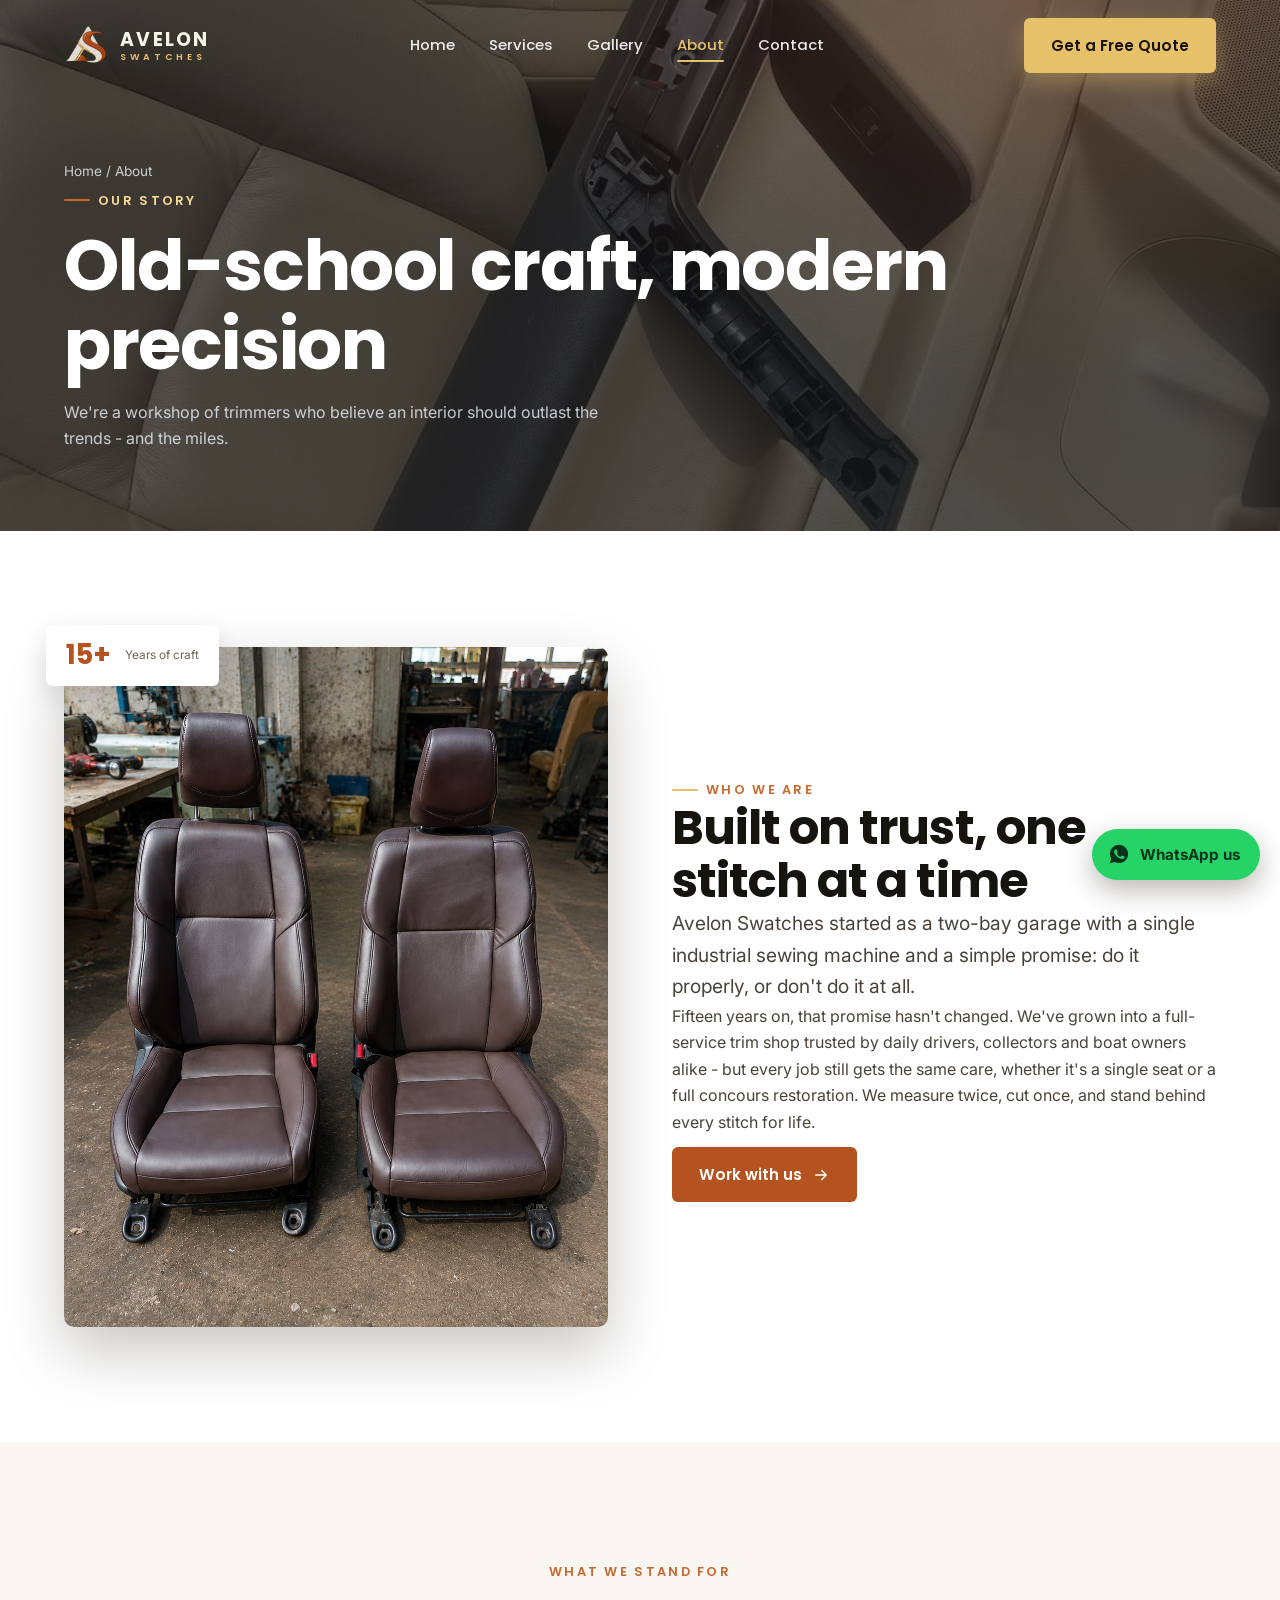
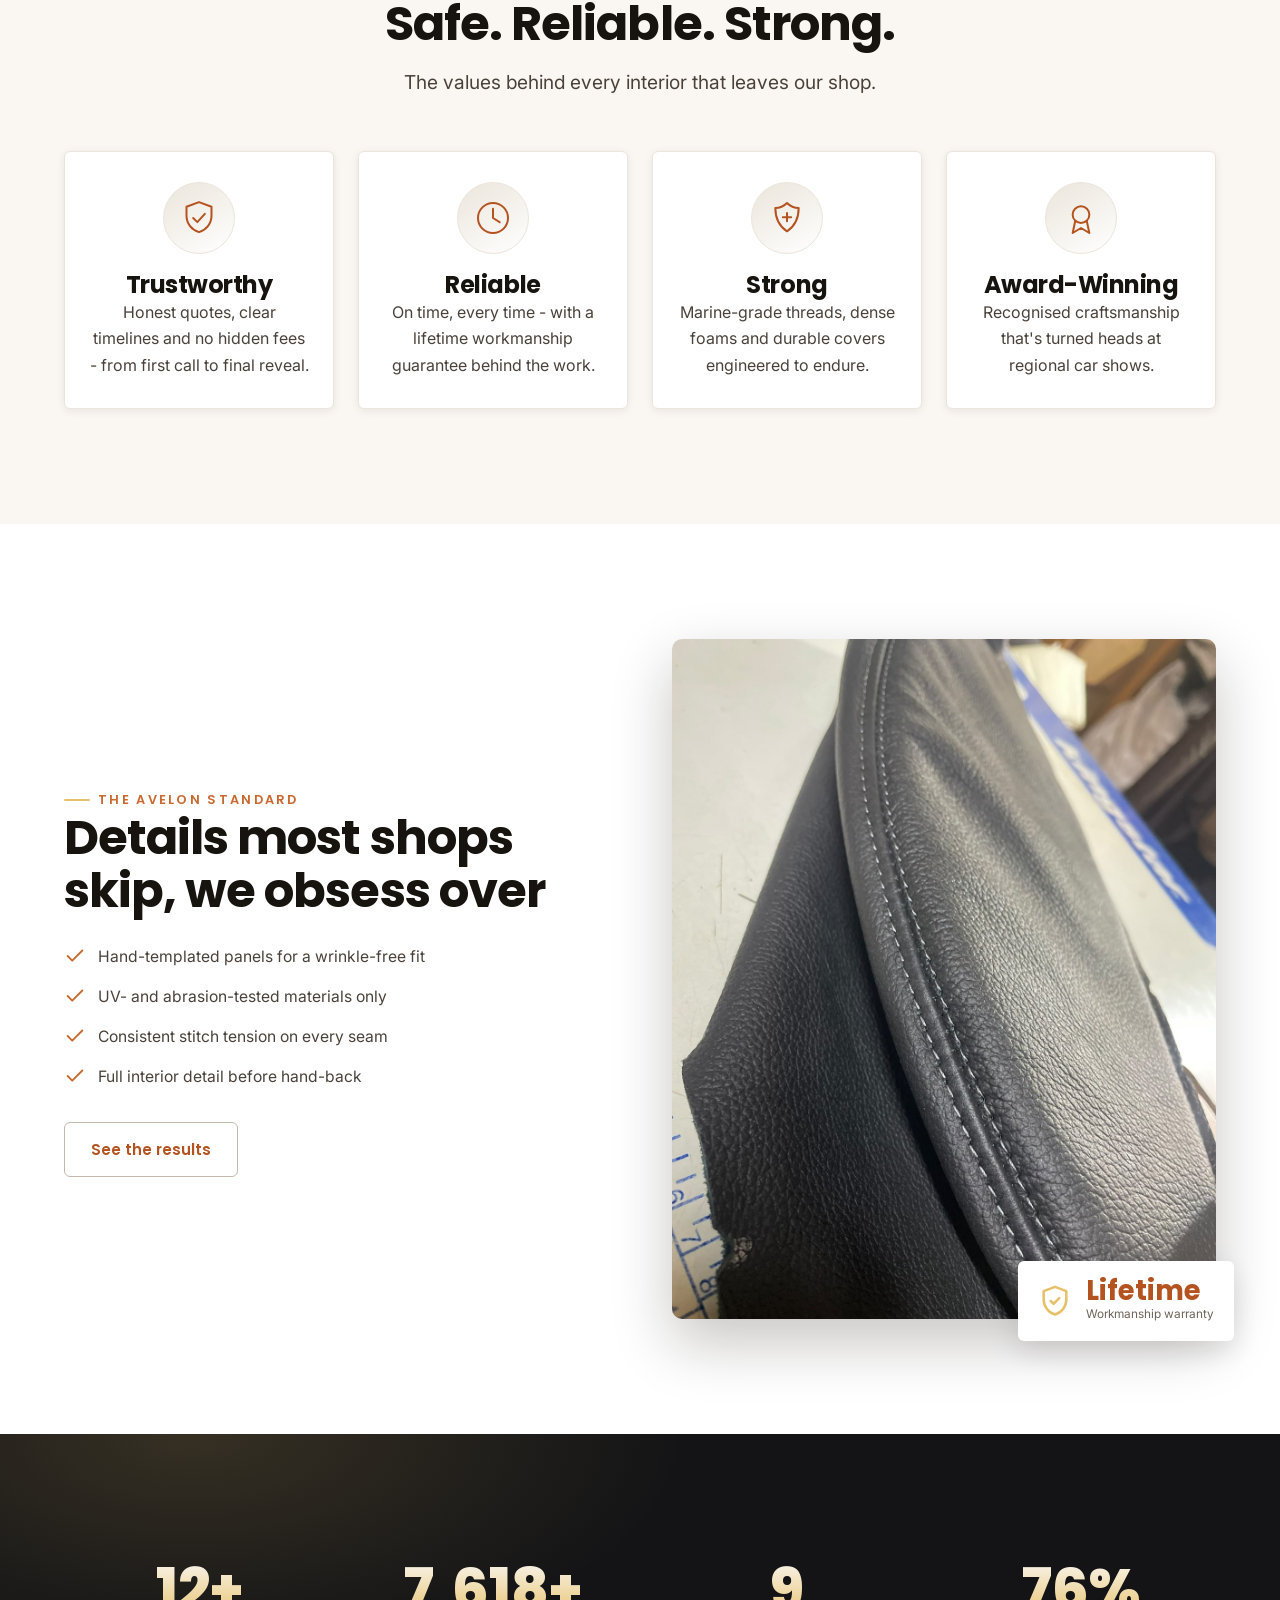
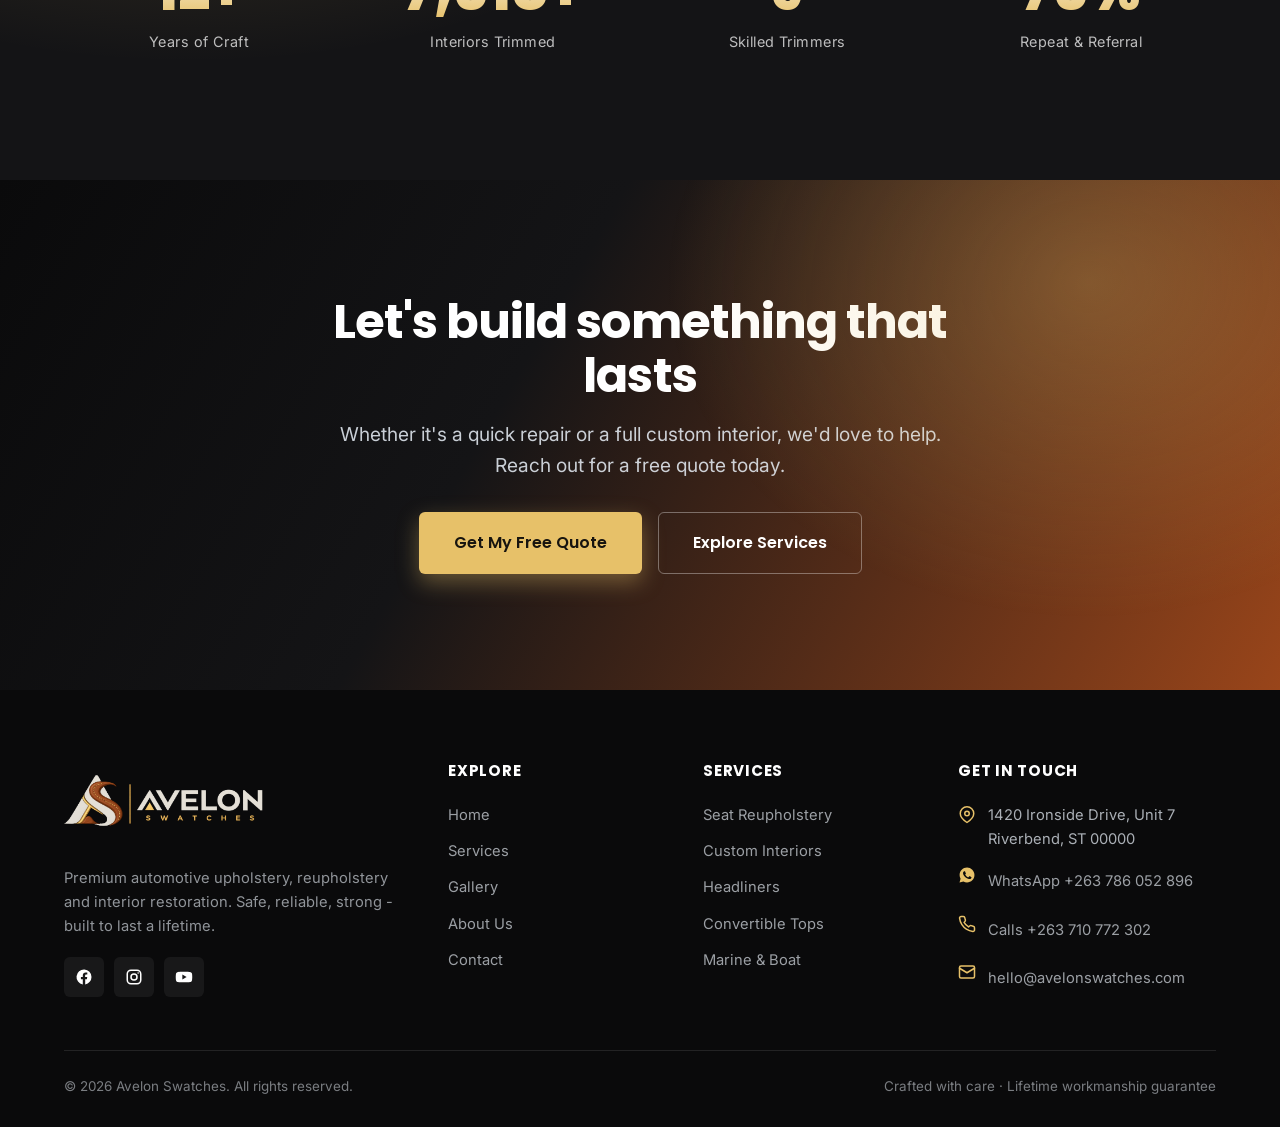
==== commit aaa6b149: "Merge origin/main into the Avelon Swatches rebrand Upstream replaced the stock photography with real" ====
--- a/about.html
+++ b/about.html
@@ -42,7 +42,7 @@
 </header>
 
 <section class="page-hero">
-  <div class="media-bg"><img src="assets/img/hero-leather.jpg" alt="" /></div>
+  <div class="media-bg"><img src="assets/img/interior-cream-set.jpg" alt="" /></div>
   <div class="container">
     <p class="breadcrumb"><a href="index.html">Home</a> / About</p>
     <span class="eyebrow" style="color:var(--gold-300)">Our Story</span>
@@ -54,7 +54,7 @@
 <!-- story split -->
 <section class="section-pad">
   <div class="container split">
-    <div class="split-media reveal"><div class="media-frame"><video autoplay muted loop playsinline poster="assets/img/luxury-interior.jpg"><source src="assets/video/hero-interior.mp4" type="video/mp4" /></video></div>
+    <div class="split-media reveal"><div class="media-frame"><video autoplay muted loop playsinline poster="assets/img/seats-brown-pair.jpg"><source src="assets/video/hero-interior.mp4" type="video/mp4" /></video></div>
       <div class="badge-float tl float-y"><span class="num">15+</span><small>Years of craft</small></div>
     </div>
     <div class="split-body reveal d1">
@@ -102,7 +102,7 @@
 <section class="section-pad">
   <div class="container">
     <div class="split reverse">
-      <div class="split-media reveal"><div class="media-frame"><img src="assets/img/stitching.jpg" alt="Close-up of precision stitching"></div>
+      <div class="split-media reveal"><div class="media-frame"><img src="assets/img/stitch-detail-black.jpg" alt="Close-up of precision stitching"></div>
         <div class="badge-float br float-y"><svg viewBox="0 0 24 24" fill="none" stroke="currentColor" stroke-width="1.8" stroke-linecap="round" stroke-linejoin="round"><path d="M12 2l8 3v6c0 5-3.4 9.2-8 10.5C7.4 20.2 4 16 4 11V5l8-3z"/><path d="M9 12l2 2 4-4"/></svg><div><span class="num">Lifetime</span><small>Workmanship warranty</small></div></div>
       </div>
       <div class="split-body reveal d1">
@@ -168,7 +168,8 @@
         <h4>Get in Touch</h4>
         <ul class="footer-contact">
           <li><svg viewBox="0 0 24 24" fill="none" stroke="currentColor" stroke-width="2" stroke-linecap="round" stroke-linejoin="round"><path d="M21 10c0 6-9 12-9 12s-9-6-9-12a9 9 0 0118 0z"/><circle cx="12" cy="10" r="3"/></svg><span>1420 Ironside Drive, Unit 7<br>Riverbend, ST 00000</span></li>
-          <li><svg viewBox="0 0 24 24" fill="none" stroke="currentColor" stroke-width="2" stroke-linecap="round" stroke-linejoin="round"><path d="M22 16.9v3a2 2 0 01-2.2 2 19.8 19.8 0 01-8.6-3.1 19.5 19.5 0 01-6-6 19.8 19.8 0 01-3.1-8.7A2 2 0 014.1 2h3a2 2 0 012 1.7c.1.9.4 1.8.7 2.7a2 2 0 01-.5 2.1L8.1 9.9a16 16 0 006 6l1.4-1.2a2 2 0 012.1-.5c.9.3 1.8.6 2.7.7a2 2 0 011.7 2z"/></svg><a href="tel:+15551234567">(555) 123-4567</a></li>
+          <li><svg viewBox="0 0 24 24" fill="currentColor" aria-hidden="true"><path d="M12.04 2C6.58 2 2.13 6.45 2.13 11.91c0 1.75.46 3.45 1.32 4.95L2 22l5.25-1.38a9.9 9.9 0 004.79 1.22h.01c5.46 0 9.9-4.45 9.9-9.91 0-2.65-1.03-5.14-2.9-7.01A9.82 9.82 0 0012.04 2zm5.8 14.06c-.24.68-1.42 1.31-1.96 1.36-.5.05-.98.23-3.3-.69-2.78-1.1-4.55-3.94-4.69-4.13-.14-.18-1.13-1.5-1.13-2.87 0-1.36.71-2.03.96-2.31.25-.28.55-.35.73-.35.18 0 .37 0 .53.01.17.01.4-.06.62.48.24.57.8 1.96.87 2.1.07.14.12.31.02.49-.09.18-.14.29-.28.45-.14.16-.29.35-.42.47-.14.14-.28.29-.12.57.16.28.72 1.19 1.55 1.93 1.07.95 1.97 1.25 2.25 1.39.28.14.44.12.6-.07.17-.19.7-.81.88-1.09.18-.28.37-.23.62-.14.25.09 1.6.75 1.87.89.28.14.46.21.53.32.07.12.07.66-.17 1.34z"/></svg><a href="https://wa.me/263786052896" target="_blank" rel="noopener">WhatsApp +263 786 052 896</a></li>
+          <li><svg viewBox="0 0 24 24" fill="none" stroke="currentColor" stroke-width="2" stroke-linecap="round" stroke-linejoin="round"><path d="M22 16.9v3a2 2 0 01-2.2 2 19.8 19.8 0 01-8.6-3.1 19.5 19.5 0 01-6-6 19.8 19.8 0 01-3.1-8.7A2 2 0 014.1 2h3a2 2 0 012 1.7c.1.9.4 1.8.7 2.7a2 2 0 01-.5 2.1L8.1 9.9a16 16 0 006 6l1.4-1.2a2 2 0 012.1-.5c.9.3 1.8.6 2.7.7a2 2 0 011.7 2z"/></svg><a href="tel:+263710772302">Calls +263 710 772 302</a></li>
           <li><svg viewBox="0 0 24 24" fill="none" stroke="currentColor" stroke-width="2" stroke-linecap="round" stroke-linejoin="round"><path d="M4 4h16a2 2 0 012 2v12a2 2 0 01-2 2H4a2 2 0 01-2-2V6a2 2 0 012-2z"/><path d="M22 7l-10 6L2 7"/></svg><a href="mailto:hello@avelonswatches.com">hello@avelonswatches.com</a></li>
         </ul>
       </div>
@@ -181,5 +182,7 @@
 </footer>
 
 <script src="assets/js/main.js"></script>
+
+<a class="wa-float" href="https://wa.me/263786052896" target="_blank" rel="noopener" aria-label="Chat with us on WhatsApp"><svg viewBox="0 0 24 24" fill="currentColor" aria-hidden="true"><path d="M12.04 2C6.58 2 2.13 6.45 2.13 11.91c0 1.75.46 3.45 1.32 4.95L2 22l5.25-1.38a9.9 9.9 0 004.79 1.22h.01c5.46 0 9.9-4.45 9.9-9.91 0-2.65-1.03-5.14-2.9-7.01A9.82 9.82 0 0012.04 2zm5.8 14.06c-.24.68-1.42 1.31-1.96 1.36-.5.05-.98.23-3.3-.69-2.78-1.1-4.55-3.94-4.69-4.13-.14-.18-1.13-1.5-1.13-2.87 0-1.36.71-2.03.96-2.31.25-.28.55-.35.73-.35.18 0 .37 0 .53.01.17.01.4-.06.62.48.24.57.8 1.96.87 2.1.07.14.12.31.02.49-.09.18-.14.29-.28.45-.14.16-.29.35-.42.47-.14.14-.28.29-.12.57.16.28.72 1.19 1.55 1.93 1.07.95 1.97 1.25 2.25 1.39.28.14.44.12.6-.07.17-.19.7-.81.88-1.09.18-.28.37-.23.62-.14.25.09 1.6.75 1.87.89.28.14.46.21.53.32.07.12.07.66-.17 1.34z"/></svg><span class="wa-label">WhatsApp us</span></a>
 </body>
 </html>
--- a/assets/css/style.css
+++ b/assets/css/style.css
@@ -186,7 +186,7 @@
     radial-gradient(120% 90% at 80% 10%, rgba(180,83,31,.30), transparent 62%),
     radial-gradient(80% 70% at 12% 90%, rgba(231,193,105,.14), transparent 60%);
 }
-.hero-inner { padding: 140px 0 80px; max-width: 760px; }
+.hero-inner { padding-block: 140px 80px; max-width: 760px; }
 .hero h1 { color: #fff; margin: 18px 0 22px; }
 .hero h1 .word { display: inline-block; }
 .hero p.lead { color: rgba(233,240,248,.9); max-width: 560px; }
@@ -252,7 +252,7 @@
 .split { display: grid; grid-template-columns: 1fr 1fr; gap: clamp(32px, 5vw, 72px); align-items: center; }
 .split.reverse .split-media { order: 2; }
 .split-media { position: relative; }
-.split-media .media-frame { border-radius: var(--r-lg); overflow: hidden; box-shadow: var(--shadow-lg); position: relative; aspect-ratio: 4/3; }
+.split-media .media-frame { border-radius: var(--r-lg); overflow: hidden; box-shadow: var(--shadow-lg); position: relative; aspect-ratio: 4/5; }
 .split-media img, .split-media video { width: 100%; height: 100%; object-fit: cover; }
 .split-media .badge-float {
   position: absolute; background: #fff; border-radius: var(--r); box-shadow: var(--shadow-md); padding: 16px 20px;
@@ -289,11 +289,12 @@
 /* ---------- gallery ---------- */
 .gallery-grid { display: grid; grid-template-columns: repeat(3, 1fr); gap: 16px; }
 .gallery-grid.masonry .g-item:nth-child(1),
-.gallery-grid.masonry .g-item:nth-child(6) { grid-row: span 2; }
+.gallery-grid.masonry .g-item:nth-child(6) { grid-row: auto; }
 .g-item {
   position: relative; overflow: hidden; border-radius: var(--r); box-shadow: var(--shadow-sm);
-  min-height: 220px; cursor: pointer;
-}
+  aspect-ratio: 3 / 4; min-height: 220px; cursor: pointer;
+}
+.g-item--wide { grid-column: span 2; aspect-ratio: auto; }
 .g-item img { width: 100%; height: 100%; object-fit: cover; transition: transform .7s var(--ease); }
 .g-item:hover img { transform: scale(1.08); }
 .g-item .g-overlay {
@@ -456,6 +457,7 @@
   .nav .nav-cta .btn { display: none; }
   .grid-3, .grid-4, .stats-grid, .process, .testi-grid, .gallery-grid, .footer-grid { grid-template-columns: 1fr; }
   .gallery-grid.masonry .g-item { grid-row: auto !important; }
+  .g-item--wide { grid-column: auto; aspect-ratio: 4 / 3; }
   .hero-badges { gap: 18px; }
   .footer-grid { grid-template-columns: 1fr 1fr; }
   .brand-lockup img { height: 62px; }
@@ -472,3 +474,58 @@
   .btn--lg { padding: 15px 22px; font-size: .95rem; }
   .btn svg { width: 16px; height: 16px; }
 }
+
+
+/* ---------- before & after ---------- */
+.ba-grid { display: grid; grid-template-columns: repeat(3, 1fr); gap: 28px; }
+.ba-card--wide { grid-column: 1 / -1; }
+/* uncropped pair: match by height, natural widths (for wide trim panels) */
+.ba-pair--fit {
+  display: flex; align-items: center; justify-content: center; gap: 2px;
+  background: var(--ink-950); padding: 2px;
+}
+.ba-pair--fit .ba-shot { aspect-ratio: auto; height: 340px; flex: 0 0 auto; }
+.ba-pair--fit .ba-shot img { width: auto; height: 100%; }
+.ba-card {
+  background: #fff; border: 1px solid var(--stone-100); border-radius: var(--r-lg);
+  overflow: hidden; box-shadow: var(--shadow-sm);
+  transition: transform .35s var(--ease), box-shadow .35s var(--ease);
+}
+.ba-card:hover { transform: translateY(-4px); box-shadow: var(--shadow-md); }
+.ba-pair { display: grid; grid-template-columns: 1fr 1fr; gap: 2px; background: var(--stone-100); }
+.ba-shot { position: relative; aspect-ratio: 3 / 4; overflow: hidden; background: var(--ink-950); }
+.ba-shot img { width: 100%; height: 100%; object-fit: cover; display: block; transition: transform .6s var(--ease); }
+.ba-card:hover .ba-shot img { transform: scale(1.05); }
+.ba-shot span {
+  position: absolute; top: 10px; left: 10px; z-index: 2;
+  font-size: .66rem; font-weight: 700; letter-spacing: .16em; text-transform: uppercase;
+  padding: 5px 10px; border-radius: var(--r); color: #fff;
+}
+.ba-shot.is-before span { background: rgba(10, 10, 11, .84); }
+.ba-shot.is-after  span { background: var(--gold-400); color: var(--ink-950); }
+.ba-body { padding: 20px 22px 24px; }
+.ba-body h4 { font-family: var(--font-head); font-size: 1.08rem; color: var(--ink); }
+.ba-body p { font-size: .9rem; color: var(--ink-soft); margin-top: 6px; }
+
+/* ---------- floating whatsapp ---------- */
+.wa-float {
+  position: fixed; right: 20px; bottom: 20px; z-index: 90;
+  display: inline-flex; align-items: center; gap: 10px;
+  background: #25d366; color: #06331a; font-weight: 700; font-size: .95rem;
+  padding: 13px 20px 13px 16px; border-radius: var(--r-pill);
+  box-shadow: 0 10px 28px rgba(26, 18, 10, .3); text-decoration: none;
+  transition: transform .3s var(--ease), box-shadow .3s var(--ease);
+}
+.wa-float:hover { transform: translateY(-3px); box-shadow: 0 16px 36px rgba(26, 18, 10, .38); }
+.wa-float svg { width: 22px; height: 22px; flex-shrink: 0; fill: currentColor; }
+
+@media (max-width: 900px) {
+  .ba-grid { grid-template-columns: 1fr; gap: 22px; }
+  .ba-pair--fit { flex-direction: column; }
+  .ba-pair--fit .ba-shot { height: auto; width: 100%; max-height: 300px; }
+  .ba-pair--fit .ba-shot img { width: 100%; height: 100%; object-fit: contain; }
+}
+@media (max-width: 560px) {
+  .wa-float { padding: 14px; right: 16px; bottom: 16px; }
+  .wa-float .wa-label { display: none; }
+}
